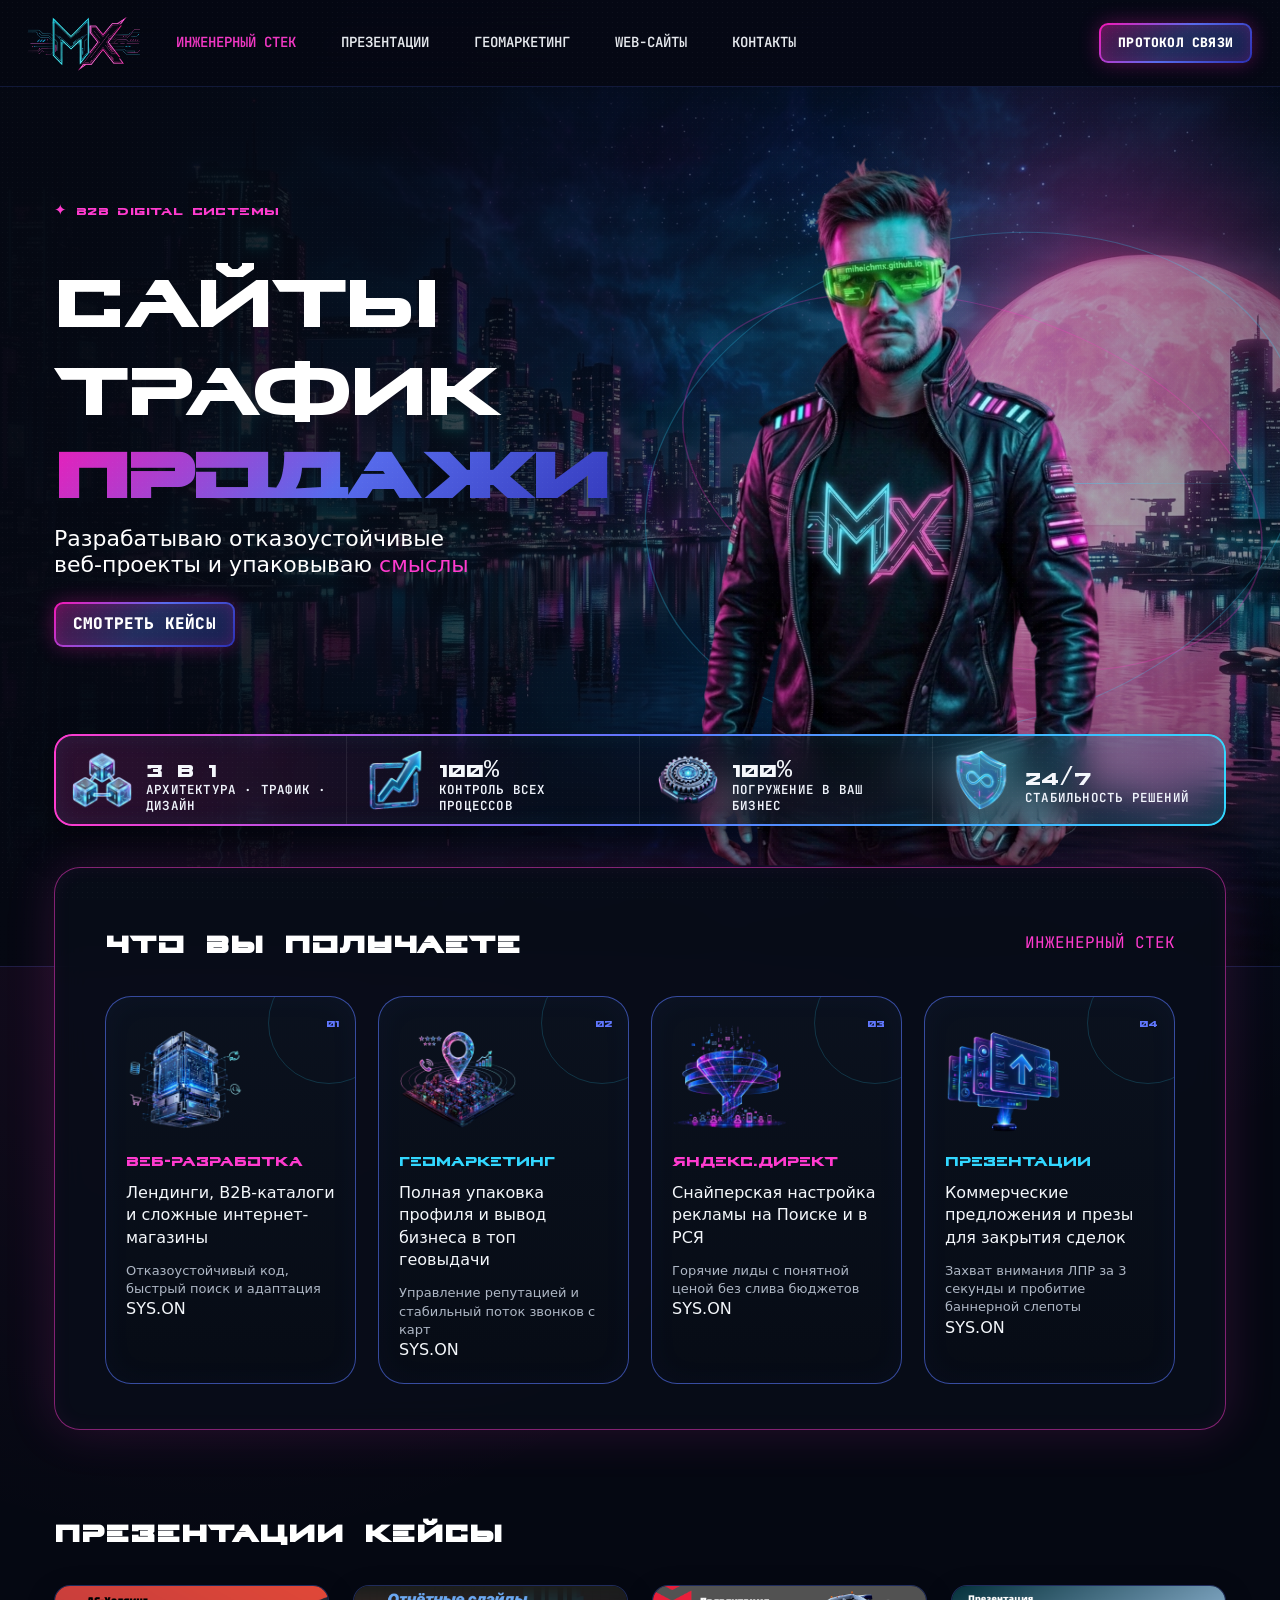
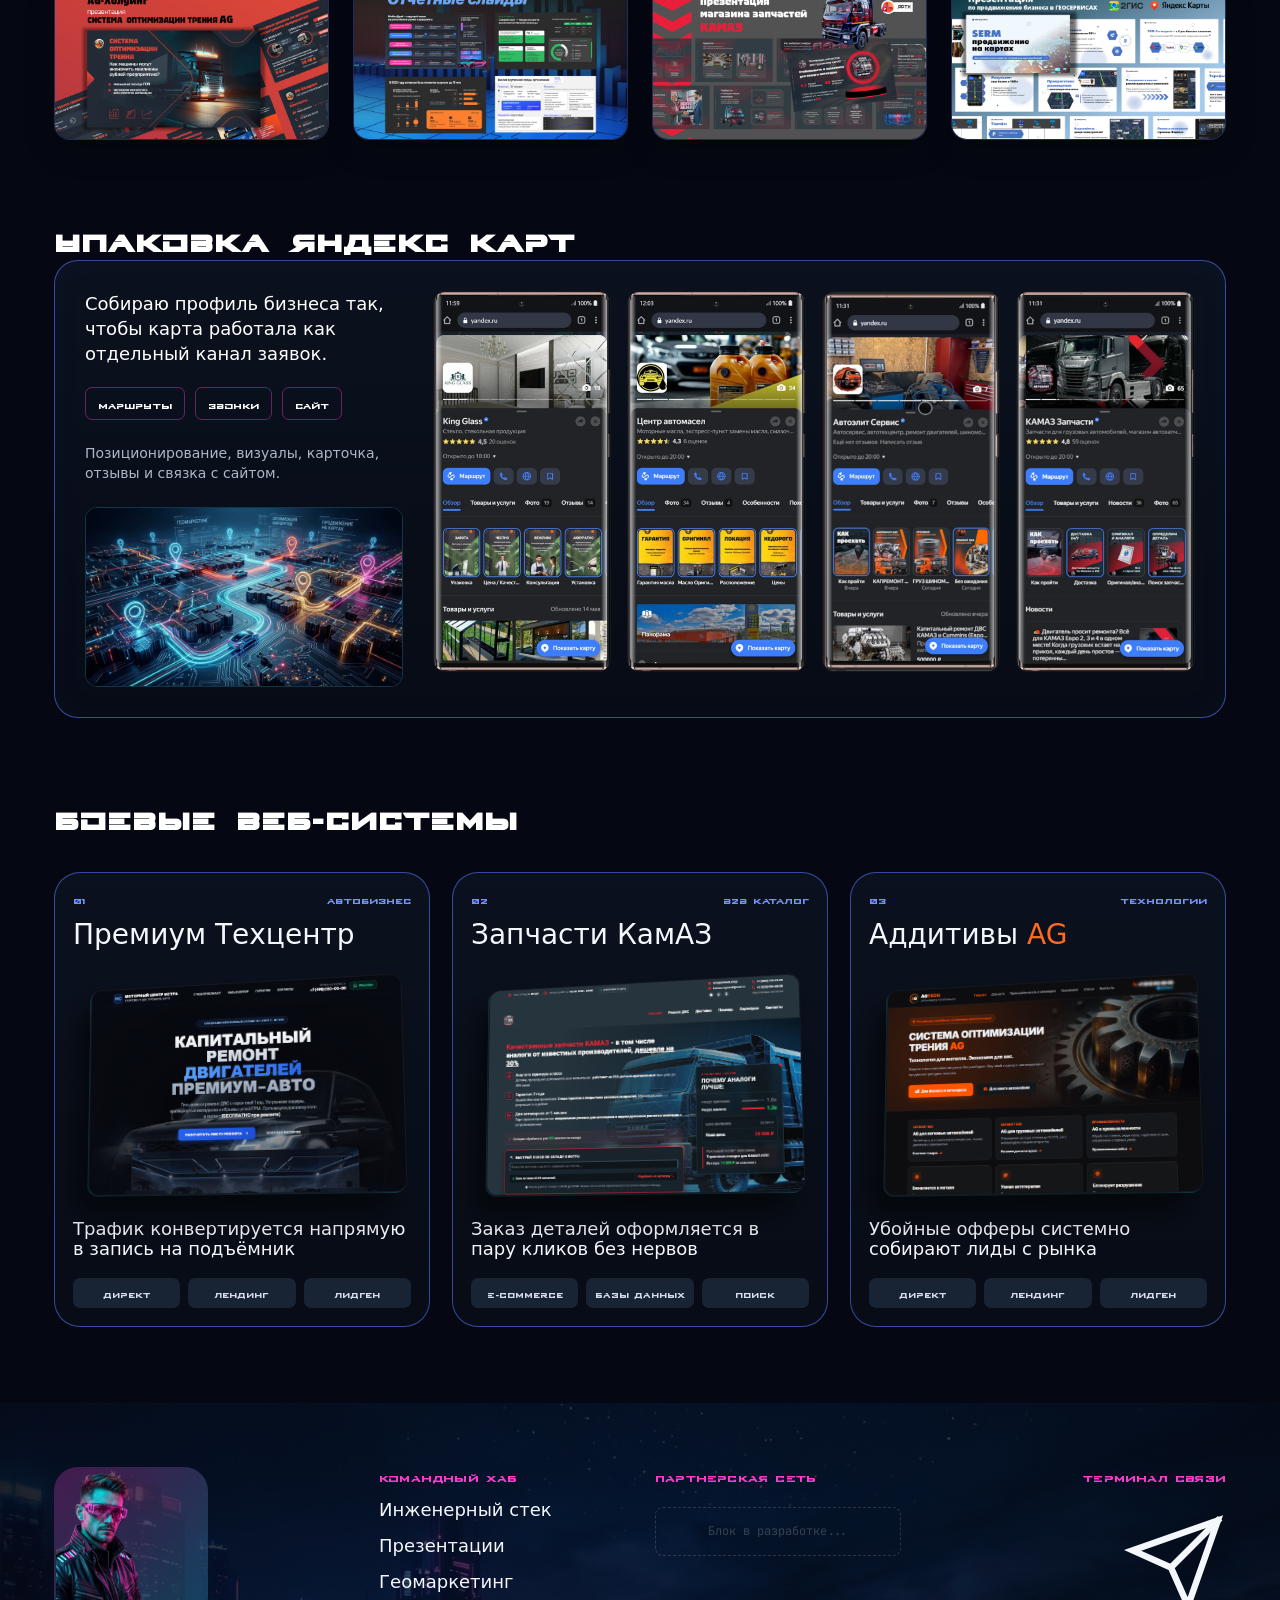
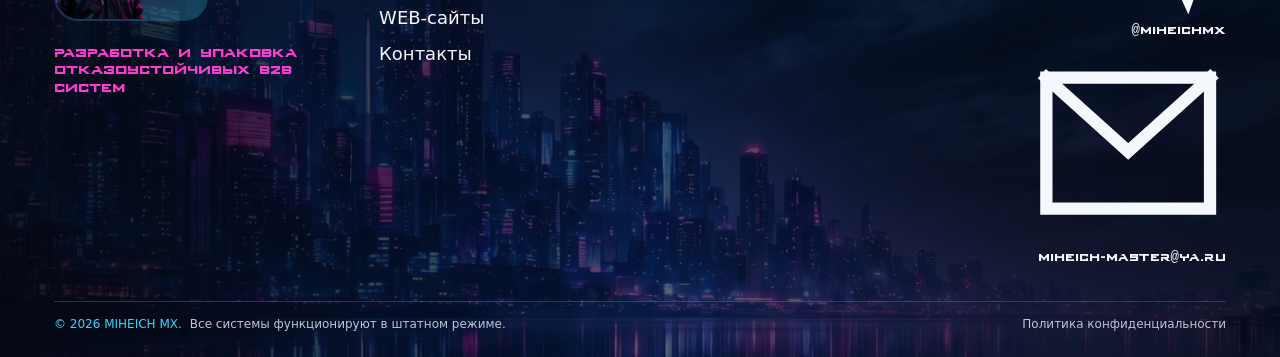
==== index.html @ ec5ce3d2 "Update index.html" ====
<!doctype html>
<html lang="ru">
<head>
  <meta charset="utf-8">
  <meta name="viewport" content="width=device-width, initial-scale=1">
  <meta name="theme-color" content="#070a12">
  <meta name="description" content="MIHEICH MX — сайты, трафик, продажи, инженерный стек и B2B digital-системы.">
  <title>MIHEICH MX — B2B DIGITAL СИСТЕМЫ</title>
  <link rel="icon" href="assets/favicon/favicon.svg">
  <link rel="stylesheet" href="styles.css">
</head>
<body id="top">
  <header class="topbar">
    <a class="logo-link" href="#top" aria-label="MIHEICH MX">
      <img src="assets/logo/logo_mx.png" alt="MIHEICH MX">
    </a>

    <button class="nav-toggle" aria-expanded="false" aria-controls="site-nav" aria-label="Открыть меню">
      <span></span><span></span><span></span>
    </button>

    <nav class="site-nav" id="site-nav">
      <a href="#services">ИНЖЕНЕРНЫЙ СТЕК</a>
      <a href="#presentations">ПРЕЗЕНТАЦИИ</a>
      <a href="#geo">ГЕОМАРКЕТИНГ</a>
      <a href="#web">WEB-САЙТЫ</a>
      <a href="#contact">КОНТАКТЫ</a>
    </nav>

    <a class="nav-cta" href="https://t.me/MiheichMX?text=Привет!%20Хочу%20обсудить%20запуск%20веб-системы" target="_blank" rel="noopener noreferrer">ПРОТОКОЛ СВЯЗИ</a>
  </header>

  <main>
    <section class="hero section-shell">
      <div class="hero-bg"></div>
      <div class="hero-vignette"></div>
      <div class="hero-content">
        <div class="eyebrow">✦ B2B DIGITAL СИСТЕМЫ</div>
        <h1><span>САЙТЫ</span><span>ТРАФИК</span><strong>ПРОДАЖИ</strong></h1>
        <p class="hero-lead">Разрабатываю отказоустойчивые<br>веб-проекты и упаковываю <em>смыслы</em></p>
        <a class="ghost-btn hero-btn" href="#presentations">Смотреть кейсы</a>
      </div>
      <div class="hero-orbit">
        <div class="hero-ring ring-a"></div>
        <div class="hero-ring ring-b"></div>
        <div class="hero-scanline"></div>
      </div>
<!-- НОВЫЙ БЛОК АВАТАРА -->
      <div class="hero-avatar">
        <img src="assets/avatar/social_media_avatar.webp" alt="MIHEICH">
      </div>
      <div class="metrics">
        <article class="metric">
          <img src="assets/icons/header_plate_3_in_1.png" alt="">
          <div><b>3 в 1</b><span>Архитектура · Трафик · Дизайн</span></div>
        </article>
        <article class="metric">
          <img src="assets/icons/header_plate_100_percent_1.png" alt="">
          <div><b>100%</b><span>КОНТРОЛЬ ВСЕХ ПРОЦЕССОВ</span></div>
        </article>
        <article class="metric">
          <img src="assets/icons/header_plate_100_percent_2.png" alt="">
          <div><b>100%</b><span>Погружение в ваш бизнес</span></div>
        </article>
        <article class="metric">
          <img src="assets/icons/header_plate_24_7.png" alt="">
          <div><b>24/7</b><span>СТАБИЛЬНОСТЬ РЕШЕНИЙ</span></div>
        </article>
      </div>
    </section>

    <section class="stack section-shell" id="services">
      <div class="stack-plate">
        <div class="section-title-row">
          <h2 class="title-terminator">ЧТО ВЫ ПОЛУЧАЕТЕ</h2>
          <div class="kicker-pink">Инженерный стек</div>
        </div>

        <div class="stack-grid">
          <article class="stack-card">
            <div class="card-icon"><img src="assets/icons/engineering_stack_web.png" alt=""></div>
            <div class="card-index">01</div>
            <h3>ВЕБ-РАЗРАБОТКА</h3>
            <p class="card-main">Лендинги, B2B-каталоги<br>и сложные интернет-магазины</p>
            <p class="card-sub">Отказоустойчивый код, быстрый поиск и адаптация</p>
            <!-- Кибер-украшалка -->
            <div class="cyber-decor"><div class="decor-bar"></div><span class="decor-hash">SYS.ON</span></div>
          </article>

          <article class="stack-card">
            <div class="card-icon"><img src="assets/icons/engineering_stack_geo.png" alt=""></div>
            <div class="card-index">02</div>
            <h3 class="cyan">ГЕОМАРКЕТИНГ</h3>
            <p class="card-main">Полная упаковка профиля и вывод бизнеса в топ геовыдачи</p>
            <p class="card-sub">Управление репутацией и стабильный поток звонков с карт</p>
            <div class="cyber-decor"><div class="decor-bar"></div><span class="decor-hash">SYS.ON</span></div>
          </article>

          <article class="stack-card">
            <div class="card-icon"><img src="assets/icons/engineering_stack_direct.png" alt=""></div>
            <div class="card-index">03</div>
            <h3>ЯНДЕКС.ДИРЕКТ</h3>
            <p class="card-main">Снайперская настройка рекламы на Поиске и в РСЯ</p>
            <p class="card-sub">Горячие лиды с понятной ценой без слива бюджетов</p>
            <div class="cyber-decor"><div class="decor-bar"></div><span class="decor-hash">SYS.ON</span></div>
          </article>

          <article class="stack-card">
            <div class="card-icon"><img src="assets/icons/engineering_stack_presentations.png" alt=""></div>
            <div class="card-index">04</div>
            <h3 class="cyan">ПРЕЗЕНТАЦИИ</h3>
            <p class="card-main">Коммерческие предложения и презы для закрытия сделок</p>
            <p class="card-sub">Захват внимания ЛПР за 3 секунды и пробитие баннерной слепоты</p>
            <div class="cyber-decor"><div class="decor-bar"></div><span class="decor-hash">SYS.ON</span></div>
          </article>
        </div>
      </div>
    </section>

    <!-- ОБЩИЙ КОНТЕЙНЕР ДЛЯ ДВУХ КОЛОНОК -->
    <!-- ПРЕЗЕНТАЦИИ (Без лишних оберток) -->
    <section class="cases section-shell" id="presentations">
      <div class="section-title-row">
        <div>
          <h2 class="title-terminator">ПРЕЗЕНТАЦИИ <span>КЕЙСЫ</span></h2>
        </div>
      </div>

      <div class="cases-grid">
        <figure><img src="assets/cases/case_1_presentation.png" alt="Кейс 1"></figure>
        <figure><img src="assets/cases/case_2_presentation.png" alt="Кейс 2"></figure>
        <figure><img src="assets/cases/case_3_presentation.png" alt="Кейс 3"></figure>
        <figure><img src="assets/cases/case_4_presentation.png" alt="Кейс 4"></figure>
      </div>
    </section>

      <!-- ГЕОМАРКЕТИНГ (Теперь на всю ширину) -->
    <section class="geo-showcase section-shell" id="geo">
      <div class="section-title-row">
        <div>
          <h2 class="title-terminator">УПАКОВКА <span>ЯНДЕКС КАРТ</span></h2>
        </div>
      </div>

      <div class="geo-layout">
        <!-- Левый блок: Текст (прижат к верху) и Картинка (прижата к низу) -->
        <div class="geo-copy">
          <div class="geo-text-content">
            <p class="lead-text">Собираю профиль бизнеса так, чтобы карта работала как отдельный канал заявок.</p>
            <div class="geo-badges">
              <span>МАРШРУТЫ</span><span>ЗВОНКИ</span><span>САЙТ</span>
            </div>
            <p class="muted-text">Позиционирование, визуалы, карточка, отзывы и связка с сайтом.</p>
          </div>
          <div class="geo-cyber-img">
            <img src="assets/maps/geo_cyber_map.webp" alt="Кибер-карта Яндекс">
          </div>
        </div>

        <!-- Правый блок: 4 скриншота в ряд -->
        <div class="maps-grid">
          <img src="assets/maps/yandex_maps_1.png" alt="Яндекс Карты 1">
          <img src="assets/maps/yandex_maps_2.png" alt="Яндекс Карты 2">
          <img src="assets/maps/yandex_maps_3.png" alt="Яндекс Карты 3">
          <img src="assets/maps/yandex_maps_4.png" alt="Яндекс Карты 4">
        </div>
      </div>
    </section>
    

<section class="systems section-shell" id="web">
      <div class="section-title-row">
        <div>
          <h2 class="title-terminator">БОЕВЫЕ <span>ВЕБ-СИСТЕМЫ</span></h2>
        </div>
      </div>

      <div class="system-grid">
        <article class="system-card">
          <div class="system-top"><span>01</span><span>Автобизнес</span></div>
          <h3>Премиум Техцентр</h3>
          <div class="perspective-img">
            <img src="assets/systems/web_system_premauto.png" alt="Премиум Техцентр">
          </div>
          <p>Трафик конвертируется напрямую в запись на подъёмник</p>
          <div class="chips"><span>Директ</span><span>Лендинг</span><span>Лидген</span></div>
        </article>

        <article class="system-card">
          <div class="system-top"><span>02</span><span>B2B Каталог</span></div>
          <h3>Запчасти КамАЗ</h3>
          <div class="perspective-img">
            <img src="assets/systems/web_system_avtoelit.png" alt="Каталог запчастей КамАЗ">
          </div>
          <p>Заказ деталей оформляется в пару кликов без нервов</p>
          <div class="chips"><span>E-commerce</span><span>Базы данных</span><span>Поиск</span></div>
        </article>

        <article class="system-card">
          <div class="system-top"><span>03</span><span>Технологии</span></div>
          <h3>Аддитивы <em>AG</em></h3>
          <div class="perspective-img">
            <img src="assets/systems/web_system_ag.png" alt="Аддитивы AG">
          </div>
          <p>Убойные офферы системно собирают лиды с рынка</p>
          <div class="chips"><span>Директ</span><span>Лендинг</span><span>Лидген</span></div>
        </article>
      </div>
    </section>

    <section class="contact section-shell" id="contact">
      <div class="contact-bg"></div>
      <div class="contact-grid">
        
        <!-- Колонка 1: Бренд и Аватар -->
        <div class="contact-brand">
          <div class="avatar-gradient-frame">
            <img class="footer-avatar" src="assets/avatar/social_media_avatar_footer.webp" alt="MIHEICH">
          </div>
          <div class="footer-tagline">Разработка и упаковка<br>отказоустойчивых b2b систем</div>
        </div>

        <!-- Колонка 2: Командный хаб -->
        <div>
          <div class="kicker">КОМАНДНЫЙ ХАБ</div>
          <nav class="footer-nav">
  <a href="#services">Инженерный стек</a>
  <a href="#presentations">Презентации</a>
  <a href="#geo">Геомаркетинг</a>
  <a href="#web">WEB-сайты</a>
  <a href="#contact">Контакты</a>
</nav>
        </div>

        <!-- Колонка 3: Пустота под партнерские ссылки -->
        <div class="partner-space">
          <div class="kicker">ПАРТНЕРСКАЯ СЕТЬ</div>
          <div class="empty-slot">Блок в разработке...</div>
        </div>

        <!-- Колонка 4: Терминал связи -->
        <div>
          <div class="kicker">ТЕРМИНАЛ СВЯЗИ</div>
          <div class="contact-links cyber-contacts" style="margin-top: 15px;">
            <a href="https://t.me/MiheichMX" target="_blank" rel="noopener noreferrer">
              <span class="cyber-icon tg-icon">
                <svg viewBox="0 0 24 24" fill="none" stroke="currentColor" stroke-width="1.5" stroke-linecap="square" stroke-linejoin="miter"><line x1="22" y1="2" x2="11" y2="13"></line><polygon points="22 2 15 22 11 13 2 9 22 2"></polygon></svg>
              </span>
              @MiheichMX
            </a>
       
            <a href="mailto:miheich-master@ya.ru">
              <span class="cyber-icon mail-icon">
                <svg viewBox="0 0 24 24" fill="none" stroke="currentColor" stroke-width="1.5" stroke-linecap="square" stroke-linejoin="miter"><path d="M2 4h20v16H2z"></path><polyline points="22,4 12,13 2,4"></polyline></svg>
              </span>
              miheich-master@ya.ru
            </a>
          </div>
        </div>
      </div>

      <div class="footer-bottom">
        <span>© 2026 MIHEICH MX.</span> Все системы функционируют в штатном режиме.
        <a href="#">Политика конфиденциальности</a>
      </div>
    </section>
  </main>

  <script src="script.js"></script>
</body>
</html>
---- styles.css ----
@import url('https://fonts.googleapis.com/css2?family=JetBrains+Mono:wght@500;600;700;800&display=swap');

@font-face{
font-family:"Terminator";
src:url("assets/fonts/Terminator Gen .woff2") format("woff2");
font-display:swap;
}

:root{
--bg:#050812;
--panel:#09101b;
--panel-2:#0c1422;
--text:#f4f7fb;
--muted:#aeb7c5;
--cyan:#32d7ff;
--pink:#ff3bcf;
--blue:#5d77ff;
--line:rgba(89,119,255,.3);
--line-strong:rgba(89,119,255,.58);
--max:1480px;
--radius:26px;
--gap:22px;
}

*{box-sizing:border-box}
html{scroll-behavior:smooth}

body{
margin:0;
background:
radial-gradient(circle at 75% 8%, rgba(57,103,255,.12), transparent 26%),
radial-gradient(circle at 16% 24%, rgba(255,59,207,.07), transparent 24%),
var(--bg);
color:var(--text);
font-family:Inter,system-ui,-apple-system,BlinkMacSystemFont,"Segoe UI",Arial,sans-serif;
line-height:1.4;
}

body::before{
content:"";
position:fixed; inset:0; pointer-events:none; z-index:100;
opacity:.045;
background-image:radial-gradient(rgba(255,255,255,.8) .7px,transparent .7px);
background-size:5px 5px;
}

a{color:inherit;text-decoration:none}
img{max-width:100%;display:block}
.section-shell{max-width:var(--max);margin:0 auto;position:relative}

/* --- ШАПКА --- */
.topbar{
position:sticky;top:0;z-index:80;
display:flex;align-items:center;justify-content:space-between;
min-height:76px;padding:8px 28px;
background:rgba(5,8,18,.84);
backdrop-filter:blur(18px);
border-bottom:1px solid rgba(86,116,255,.16);
max-width:var(--max);
margin:0 auto;
}

.logo-link img{width:112px;height:auto}

.site-nav{
display:flex;align-items:center;gap:45px; /* Увеличенный отступ */
font-family:"JetBrains Mono NL","JetBrains Mono",monospace;
font-weight:600;
font-size:14px; /* Увеличенный шрифт */
text-transform:uppercase;
}
.site-nav a{opacity:.94;transition:.2s ease}
.site-nav a:hover{color:var(--cyan)}
.site-nav a:first-child {color: #ff3bcf;}
.site-nav a:first-child:hover {color: var(--cyan);}

@media (min-width:821px){
.site-nav{
margin-left:36px;
}
}

.nav-cta,.ghost-btn{
display:inline-flex;align-items:center;justify-content:center;
position:relative;
border:2px solid transparent;
background-image:
linear-gradient(135deg, rgba(9,16,27,0.68), rgba(15,25,42,0.72)),
linear-gradient(135deg, #F717B5, #576BEC, #2D30B3);
background-origin:padding-box, border-box;
background-clip:padding-box, border-box;
border-radius:9px;
padding:9px 17px;
box-shadow:0 0 20px rgba(247,23,181,0.32), inset 0 0 14px rgba(247,23,181,0.18);
font-family:"JetBrains Mono NL","JetBrains Mono",monospace;
font-weight:800;
font-size:13px;
letter-spacing:.2px;
text-transform:uppercase;
color:#ffffff;
transition:all .25s ease;
}
.nav-cta{margin-left:auto}
.nav-cta:hover,.ghost-btn:hover{
background-image:
linear-gradient(135deg, rgba(15,25,42,0.52), rgba(9,16,27,0.58)),
linear-gradient(135deg, #FF3BCF, #32D7FF, #576BEC);
box-shadow:0 0 32px rgba(247,23,181,0.55), inset 0 0 18px rgba(50,215,255,0.35);
transform:translateY(-1px);
}

.nav-toggle{display:none;margin-left:auto;border:0;background:transparent;padding:8px}
.nav-toggle span{display:block;width:28px;height:2px;background:#fff;margin:5px 0}

/* --- ГЛАВНЫЙ ЭКРАН --- */
.hero {
min-height: 880px;
overflow: hidden;
border-bottom: 1px solid rgba(93,119,255,.18);
}
.hero-bg{
position:absolute;inset:0;
background:
linear-gradient(90deg,rgba(5,8,18,.98) 8%,rgba(5,8,18,.78) 35%,rgba(5,8,18,.25) 75%,rgba(5,8,18,.48) 100%),
url("assets/bg/header_background.webp") center/cover no-repeat;
}
.hero-vignette{
position:absolute;inset:0;
background:
radial-gradient(circle at 70% 35%,rgba(48,215,255,.11),transparent 25%),
radial-gradient(circle at 84% 17%,rgba(255,59,207,.14),transparent 20%);
}
.hero-content{
position:relative;z-index:3;
max-width:740px;
padding: 110px 54px 240px; /* Компенсация высоты под плашку */
}
.eyebrow{
color:var(--pink);font-family:"Terminator","Courier New",monospace;
letter-spacing:.4px;font-size:15px;margin-bottom:16px;text-transform:uppercase;
}
.hero h1{
margin:0 0 28px;
font-family:"Terminator","Courier New",monospace;
font-size:clamp(58px,7.8vw,104px);
font-weight:400;line-height:.88;letter-spacing:-2px;
}
.hero h1 span,.hero h1 strong{display:block}
.hero h1 span{color:#ffffff}
.hero h1 strong{
background:linear-gradient(135deg, #F717B5 0%, #576BEC 50%, #2D30B3 100%);
-webkit-background-clip:text; -webkit-text-fill-color:transparent;
background-clip:text; color:transparent;
}
.hero-lead{font-size:22px;line-height:1.18;margin:0 0 25px;color:#fff}
.hero-lead em{color:var(--pink);font-style:normal}
.hero-btn{font-size:16px}
.hero-orbit{position:absolute;right:1%;top:12%;width:46%;height:66%;pointer-events:none;z-index:2}
.hero-ring{
position:absolute;inset:8%;border:1px solid rgba(52,215,255,.26);border-radius:50%;
transform:rotate(-15deg) scaleX(1.35);box-shadow:0 0 50px rgba(52,215,255,.06);
}
.ring-b{inset:20%;border-color:rgba(255,59,207,.25);transform:rotate(18deg) scaleX(1.7)}
.hero-scanline{
position:absolute;left:12%;right:2%;top:50%;height:1px;
background:linear-gradient(90deg,transparent,rgba(52,215,255,.55),transparent);
}

/* Аватар на главном экране */
.hero-avatar {
position: absolute;
right: 0;
bottom: 100px; /* Нахлест на плашку стека */
width: 65%;
max-width: 720px;
z-index: 2;
pointer-events: none;
}

/* Плашка с метриками */
.metrics{
position:absolute;left:54px;right:54px;bottom:140px;z-index:4;
display:grid;grid-template-columns:repeat(4,1fr);
border-radius:18px;
background:linear-gradient(90deg,rgba(255,59,207,.16) 0%,rgba(9,16,27,.38) 42%,rgba(9,16,27,.38) 58%,rgba(50,215,255,.16) 100%);
backdrop-filter:blur(16px); -webkit-backdrop-filter:blur(16px);
box-shadow:0 15px 40px rgba(0,0,0,.35), inset 0 0 25px rgba(50,215,255,.08);
}
.metrics::before{
content:"";position:absolute;inset:0;border-radius:inherit;padding:2px;
background:linear-gradient(90deg,#FF3BCF 0%,#5D77FF 50%,#32D7FF 100%);
-webkit-mask:linear-gradient(#fff 0 0) content-box,linear-gradient(#fff 0 0); -webkit-mask-composite:xor;
mask:linear-gradient(#fff 0 0) content-box,linear-gradient(#fff 0 0); mask-composite:exclude;
pointer-events:none;
}
.metric{
display:flex;align-items:center;gap:14px;padding:12px 18px;min-height:92px;
border-right:1px solid rgba(255,255,255,.08);
}
.metric:last-child{border-right:0}
.metric img{width:60px;height:60px;object-fit:contain;flex-shrink:0}
.metric b{display:block;font-family:"Terminator","Courier New",monospace;font-size:25px;font-weight:400}
.metric span{
display:block;font-family:"JetBrains Mono NL","JetBrains Mono",monospace;
font-size:12.5px;font-weight:600;line-height:1.28;letter-spacing:.2px;
color:#f0f4fc;text-transform:uppercase;
}

/* --- ИНЖЕНЕРНЫЙ СТЕК --- */
.stack {
padding: 0;
position: relative;
z-index: 10;
margin-top: -100px; 
}
.stack-plate {
margin: 0 54px;
padding: 45px 50px;
background: rgba(9, 14, 25, 0.85);
backdrop-filter: blur(16px); -webkit-backdrop-filter: blur(16px);
border: 1px solid rgba(255, 59, 207, 0.5);
border-radius: var(--radius);
box-shadow: 0 0 50px rgba(255, 59, 207, 0.15), inset 0 0 20px rgba(255, 59, 207, 0.05);
}
.stack-plate .section-title-row {
display: flex;justify-content: space-between;align-items: flex-end;margin-bottom: 35px;
}
.title-terminator {
font-family: "Terminator", "Courier New", monospace;
font-size: 34px;color: #ffffff;margin: 0;letter-spacing: 1px;text-transform: uppercase;
}
.kicker-pink {
font-family: "JetBrains Mono NL", "JetBrains Mono", monospace;
font-size: 16px;color: var(--pink);text-transform: uppercase;margin-bottom: 6px;
}
.stack-grid{display:grid;grid-template-columns:repeat(4,1fr);gap:var(--gap)}
.stack-card{
position:relative;min-height:370px;padding:20px 20px 22px;
background:linear-gradient(180deg,rgba(11,18,31,.96),rgba(7,12,22,.96));
border:1px solid var(--line-strong);border-radius:var(--radius);
overflow:hidden;box-shadow:inset 0 0 32px rgba(66,98,255,.04);
}
.stack-card::after{
content:"";position:absolute;right:-35px;top:-35px;width:120px;height:120px;
border:1px solid rgba(52,215,255,.18);border-radius:50%;
}
.card-icon{height:128px;display:flex;align-items:center;justify-content:flex-start}
.card-icon img{width:118px;height:118px;object-fit:contain}
.card-index{position:absolute;right:16px;top:16px;color:#6178ff;font-family:"Terminator","Courier New",monospace;font-size:12px}
.stack-card h3{margin:0 0 12px;font-family:"Terminator","Courier New",monospace;font-weight:400;font-size:18px;color:var(--pink)}
.stack-card h3.cyan{color:var(--cyan)}
.card-main{font-size:16px;margin:0 0 13px}
.card-sub{font-size:13px;color:var(--muted);margin:0;max-width:33ch}
.card-link{position:absolute;left:20px;bottom:18px;color:#dce8ff;font-family:"Terminator","Courier New",monospace;font-size:12px}

/* --- КЕЙСЫ И ЯНДЕКС КАРТЫ (РАЗДЕЛЕННЫЙ МАКЕТ) --- */
.split-layout {
display: grid;
grid-template-columns: 1fr 1fr;
gap: 40px;
padding: 72px 54px 0;
align-items: start;
}
.split-layout .cases, .split-layout .geo-showcase {padding: 0;}

.cases-grid{display:grid;grid-template-columns:repeat(2,1fr);gap:18px;margin-top: 35px;}
.cases-grid figure{margin:0;border-radius:20px;overflow:hidden;border:1px solid var(--line);background:#070c16;box-shadow:0 10px 30px rgba(0,0,0,.23)}
.cases-grid img{width:100%;aspect-ratio:16/9;object-fit:cover}

/* --- КИБЕР-ПРОЕКЦИЯ ДЛЯ ЯНДЕКС.КАРТ --- */
.split-layout .geo-cards-grid {
position: relative;
display: block;
min-height: 420px;
margin-top: 35px;
}
.split-layout .geo-card {
position: absolute;
top: 0; left: 0; width: 100%;
opacity: 0;
animation: hologram-project 16s infinite;
padding: 20px; gap: 20px; border-radius: 20px;
background: linear-gradient(180deg, rgba(11,18,31,.96), rgba(7,12,22,.96));
border: 1px solid var(--line-strong); box-shadow: inset 0 0 20px rgba(50, 215, 255, 0.05);
display: flex; align-items: center;
}
.split-layout .geo-card:nth-child(1) { animation-delay: 0s; }
.split-layout .geo-card:nth-child(2) { animation-delay: 4s; }
.split-layout .geo-card:nth-child(3) { animation-delay: 8s; }
.split-layout .geo-card:nth-child(4) { animation-delay: 12s; }

@keyframes hologram-project {
0% { opacity: 0; transform: translateY(20px) scale(0.95); filter: blur(8px); }
5%, 20% { opacity: 1; transform: translateY(0) scale(1); filter: blur(0); }
25%, 100% { opacity: 0; transform: translateY(-20px) scale(1.05); filter: blur(8px); }
}

.geo-img-wrap {
flex-shrink: 0; width: 140px; height: 140px; background: #060a11;
border-radius: 12px; padding: 10px; border: 1px solid rgba(255,255,255,0.05);
display: flex; align-items: center; justify-content: center;
}
.geo-img-wrap img {max-height: 100%; object-fit: contain;}
.geo-info {flex-grow: 1;}
.geo-info h3 {font-family: "Terminator", "Courier New", monospace; font-size: 16px; color: #ffffff; margin: 0 0 5px 0;}
.stars {color: #ffb800; font-size: 16px; letter-spacing: 2px; margin-bottom: 12px;}

.stats-container {display: flex; flex-direction: column; gap: 8px;}
.stat-row {display: flex; align-items: center; gap: 12px;}
.stat-label {font-family: "JetBrains Mono NL", "JetBrains Mono", monospace; font-size: 11px; color: var(--muted); width: 65px; text-transform: uppercase;}
.stat-track {flex-grow: 1; height: 6px; background: rgba(255, 255, 255, 0.08); border-radius: 3px; overflow: hidden;}
.stat-fill {height: 100%; background: linear-gradient(90deg, var(--pink), var(--cyan)); border-radius: 3px; box-shadow: 0 0 10px rgba(50, 215, 255, 0.4);}

/* --- СИСТЕМЫ --- */
.systems {padding: 72px 54px 0 !important;}
.system-grid{display:grid;grid-template-columns:repeat(3,1fr);gap:var(--gap);margin-top:35px;}
.system-card{
padding:18px;border:1px solid var(--line-strong);border-radius:var(--radius);
background:linear-gradient(180deg,rgba(11,18,31,.97),rgba(7,12,22,.97));
}
.system-top{display:flex;justify-content:space-between;gap:12px;font-family:"Terminator","Courier New",monospace;font-size:11px;color:#7890ff}
.system-card h3{font-size:28px;font-weight:500;margin:8px 0 12px}
.system-card h3 em{color:#ff6a20;font-style:normal}
.perspective-img {perspective: 1000px; margin: 20px 0;}
.perspective-img img {
width:100%;aspect-ratio:3/2;object-fit:cover;object-position:top;
border:1px solid rgba(255,255,255,.06);border-radius:12px;background:#060a11;
transform: rotateY(-12deg) rotateX(8deg) rotateZ(-2deg) scale(0.95);
transition: transform 0.4s ease, box-shadow 0.4s ease;
box-shadow: -15px 20px 30px rgba(0, 0, 0, 0.6), -1px 1px 0px rgba(50, 215, 255, 0.3);
}
.perspective-img:hover img {
transform: rotateY(0) rotateX(0) rotateZ(0) scale(1);
box-shadow: 0 10px 20px rgba(0, 0, 0, 0.4);
}
.system-card p{font-size:18px;line-height:1.12;margin:14px 0 18px}
.chips{display:grid;grid-template-columns:repeat(3,1fr);gap:8px}
.chips span{text-align:center;border-radius:7px;padding:8px 6px;background:#182334;color:#d6dbea;font-family:"Terminator","Courier New",monospace;font-size:10px}

/* --- ФУТЕР --- */
.contact {padding: 64px 54px 92px !important; margin-top:76px; min-height:520px; overflow:hidden;}
.contact-bg{
position:absolute;inset:0;
background:linear-gradient(90deg,rgba(5,8,18,.9),rgba(5,8,18,.58),rgba(5,8,18,.82)),url("assets/bg/footer_background.webp") center/cover no-repeat;
}
.contact-grid{
position:relative;z-index:2;
display:grid;grid-template-columns:1.2fr 1fr 1fr 1.2fr;gap:30px;
}
.contact-brand{display:flex;align-items:flex-start;gap:18px}

/* Обновленный прямоугольный аватар */
.avatar-gradient-frame {
padding: 2px;
background: linear-gradient(135deg, rgba(255, 59, 207, 0.25), rgba(50, 215, 255, 0.25));
border-radius: 20px;
display: inline-flex;
}
.footer-avatar {
width: 110px; height: 110px; border-radius: 18px; object-fit: cover;
}

.footer-tagline{padding-top:12px;font-family:"Terminator","Courier New",monospace;font-size:16px;line-height:1.12;color:var(--pink)}
.kicker{font-family:"Terminator","Courier New",monospace;font-size:13px;color:var(--pink);letter-spacing:.2px;margin-bottom:12px}
.footer-nav{display:flex;flex-direction:column;gap:11px;font-size:18px}
.footer-nav a:hover,.contact-links a:hover{color:var(--cyan)}
.contact-btn{margin-bottom:18px}
.contact-links{display:flex;flex-direction:column;gap:8px;font-family:"Terminator","Courier New",monospace;font-size:14px}

.partner-space {display: flex; flex-direction: column;}
.empty-slot {
font-family: "JetBrains Mono NL", "JetBrains Mono", monospace; font-size: 12px;
color: rgba(255, 255, 255, 0.2); border: 1px dashed rgba(255, 255, 255, 0.15);
border-radius: 8px; padding: 15px; text-align: center; margin-top: 10px;
}

.footer-bottom{
position:absolute;left:54px;right:54px;bottom:24px;z-index:2;
border-top:1px solid rgba(52,215,255,.25);padding-top:14px;
color:#bec6d4;font-size:12px;display:flex;gap:8px;flex-wrap:wrap
}
.footer-bottom span{color:var(--cyan)}
.footer-bottom a{margin-left:auto}

/* --- АДАПТИВНОСТЬ МАКЕТА --- */
@media (max-width:1120px){
.site-nav{gap:16px;font-size:11px}
.stack-grid{grid-template-columns:repeat(2,1fr)}
.system-grid{grid-template-columns:1fr}
.contact-grid{grid-template-columns:repeat(2,1fr)}
}

@media (max-width:820px){
.topbar{padding:8px 16px}
.logo-link img{width:90px}
.nav-toggle{display:block}
.site-nav{
display:none;position:absolute;left:0;right:0;top:100%;
flex-direction:column;align-items:flex-start;gap:14px;
padding:18px;background:rgba(5,8,18,.98);border-bottom:1px solid rgba(93,119,255,.2);
transform:none;
}
.site-nav.open{display:flex}
.hero{min-height:800px}
.hero-content{padding:80px 18px 160px}
.hero h1{font-size:58px}
.hero-lead{font-size:18px}
.hero-orbit{right:-12%;width:68%;height:50%;top:22%}
.hero-avatar {bottom: 40px; width: 85%; right: -10%;}
.metrics{left:14px;right:14px;grid-template-columns:repeat(2,1fr);bottom:60px;}
.metric{min-height:82px;padding:9px;border-right:0;border-bottom:1px solid rgba(255,255,255,.08)}
.metric:nth-child(3),.metric:nth-child(4){border-bottom:0}
.metric img{width:46px;height:46px}
.metric b{font-size:21px}
.metric span{font-size:11px}
.stack {margin-top: -40px;}
.stack-plate {margin: 0 14px; padding: 24px 18px;}
.stack-grid{grid-template-columns:1fr}
.stack-card{min-height:330px}
.title-terminator {font-size: 24px;}
.split-layout {grid-template-columns: 1fr; padding: 56px 14px 0;}
.split-layout .geo-cards-grid {min-height: auto;}
.split-layout .geo-card {position: relative; top: 0; opacity: 1; animation: none; margin-bottom: 16px;}
.systems {padding: 56px 14px 0 !important;}
.perspective-img img {transform: none; box-shadow: none;}
.contact {padding: 48px 16px 105px !important; margin-top:56px;}
.contact-grid{grid-template-columns:1fr}
.footer-avatar{width:96px;height:96px}
.footer-bottom{left:16px;right:16px;font-size:10px}
.footer-bottom a{margin-left:0;width:100%}
}

/* --- ОБНОВЛЕННЫЙ БЛОК ГЕОМАРКЕТИНГА (НА ВСЮ ШИРИНУ) --- */

/* Вытаскиваем блок из старой сетки и задаем правильные отступы */
.geo-showcase {
    padding: 72px 54px 0 !important;
}

/* Общая плашка под весь блок */
.geo-layout {
    display: grid;
    grid-template-columns: 1fr 2.4fr; /* Левая текстовая колонка узкая, правая под телефоны — широкая */
    gap: 30px;
    align-items: stretch;
    background: linear-gradient(180deg, rgba(11,18,31,.96), rgba(7,12,22,.96));
    border: 1px solid var(--line-strong);
    border-radius: 24px;
    padding: 30px;
    box-shadow: inset 0 0 32px rgba(66,98,255,.04);
}

/* Левая колонка */
.geo-copy {
    display: flex;
    flex-direction: column;
    justify-content: space-between; /* Расталкиваем контент: текст вверх, картинка вниз */
    gap: 24px;
}

/* Настраиваем шрифт как в Инженерном стеке (.card-main) */
.lead-text {
    font-size: 18px; /* Чуть крупнее для читаемости, но шрифт тот же системный */
    line-height: 1.4;
    margin: 0 0 20px;
    color: #ffffff;
}

.muted-text {
    font-size: 14px;
    line-height: 1.4;
    color: var(--muted);
    margin: 0;
}

.geo-badges {
    display: flex;
    flex-wrap: wrap;
    gap: 10px;
    margin: 0 0 24px;
}

.geo-badges span {
    border: 1px solid rgba(255, 59, 207, 0.4);
    border-radius: 7px;
    padding: 8px 12px;
    font-family: "Terminator", "Courier New", monospace;
    font-size: 11px;
    color: #ffffff;
}

/* Новая картинка снизу */
.geo-cyber-img {
    margin-top: auto;
    border-radius: 12px;
    overflow: hidden;
    border: 1px solid rgba(52,215,255,.2);
}

.geo-cyber-img img {
    width: 100%;
    height: auto;
    display: block;
}

/* Правая колонка с 4 телефонами */
.maps-grid {
    display: grid;
    grid-template-columns: repeat(4, 1fr);
    gap: 16px;
    padding: 0;
    border: none;
    background: transparent;
}

.maps-grid img {
    width: 100%;
    height: auto;
    object-fit: contain;
    background: #060a11;
    border-radius: 12px;
    border: 1px solid rgba(255,255,255,0.05);
}

/* Адаптив для телефонов и планшетов */
@media (max-width: 1120px) {
    .geo-layout { grid-template-columns: 1fr; }
    .maps-grid { grid-template-columns: repeat(2, 1fr); }
}
@media (max-width: 820px) {
    .geo-showcase { padding: 56px 14px 0 !important; }
    .geo-layout { padding: 20px; border-radius: 16px; }
    .maps-grid { grid-template-columns: 1fr; }
}

/* --- ОБНОВЛЕННЫЙ БЛОК ПРЕЗЕНТАЦИЙ (НА ВСЮ ШИРИНУ) --- */

.cases {
    padding: 72px 54px 0 !important; /* Возвращаем системные отступы */
}

.cases-grid {
    display: grid;
    grid-template-columns: repeat(4, 1fr); /* 4 карточки в один ряд */
    gap: 24px;
    margin-top: 35px;
}

.cases-grid figure {
    margin: 0;
    border-radius: 16px;
    overflow: hidden;
    border: 1px solid var(--line);
    background: #070c16;
    box-shadow: 0 10px 30px rgba(0,0,0,0.23);
    transition: transform 0.3s ease, box-shadow 0.3s ease, border-color 0.3s ease;
    cursor: pointer;
}

.cases-grid figure img {
    width: 100%;
    aspect-ratio: 16/9;
    object-fit: cover;
    display: block;
}

/* Эффект левитации и неонового свечения при наведении */
.cases-grid figure:hover {
    transform: translateY(-8px);
    box-shadow: 0 15px 35px rgba(255, 59, 207, 0.25);
    border-color: rgba(255, 59, 207, 0.6);
}

/* Адаптив для планшетов и мобилок */
@media (max-width: 1120px) {
    .cases-grid {
        grid-template-columns: repeat(2, 1fr); /* На планшетах 2x2 */
    }
}

@media (max-width: 820px) {
    .cases { padding: 56px 14px 0 !important; }
    .cases-grid {
        grid-template-columns: 1fr; /* На мобилках в один столбец */
    }
}

/* --- ПРАВКИ ФУТЕРА: АВАТАР И ТЕРМИНАЛ СВЯЗИ --- */

/* 1. Разворачиваем колонку бренда: текст встает под фото */
.contact-brand {
    display: flex;
    flex-direction: column;
    align-items: flex-start;
    gap: 20px;
}

/* Убираем старый отступ сверху у текста, теперь работает gap */
.footer-tagline {
    padding-top: 0 !important; 
}

/* 2. Увеличиваем аватарку в рамке */
.footer-avatar {
    width: 150px !important; 
    height: 150px !important;
    border-radius: 22px !important;
}
.avatar-gradient-frame {
    border-radius: 24px !important;
}

/* 3. Прижимаем "Терминал связи" к правому краю */
.contact-grid > div:last-child {
    display: flex;
    flex-direction: column;
    align-items: flex-end; /* Выравнивает блоки по правому краю */
    text-align: right;
}

/* Выравниваем сами ссылки (Telegram, Почта) внутри их контейнера */
.contact-grid > div:last-child .contact-links {
    align-items: flex-end; 
}

/* На мобильных возвращаем левое выравнивание, чтобы не ломать верстку на узких экранах */
@media (max-width: 820px) {
    .contact-grid > div:last-child {
        align-items: flex-start;
        text-align: left;
    }
    .contact-grid > div:last-child .contact-links {
        align-items: flex-start;
    }
}
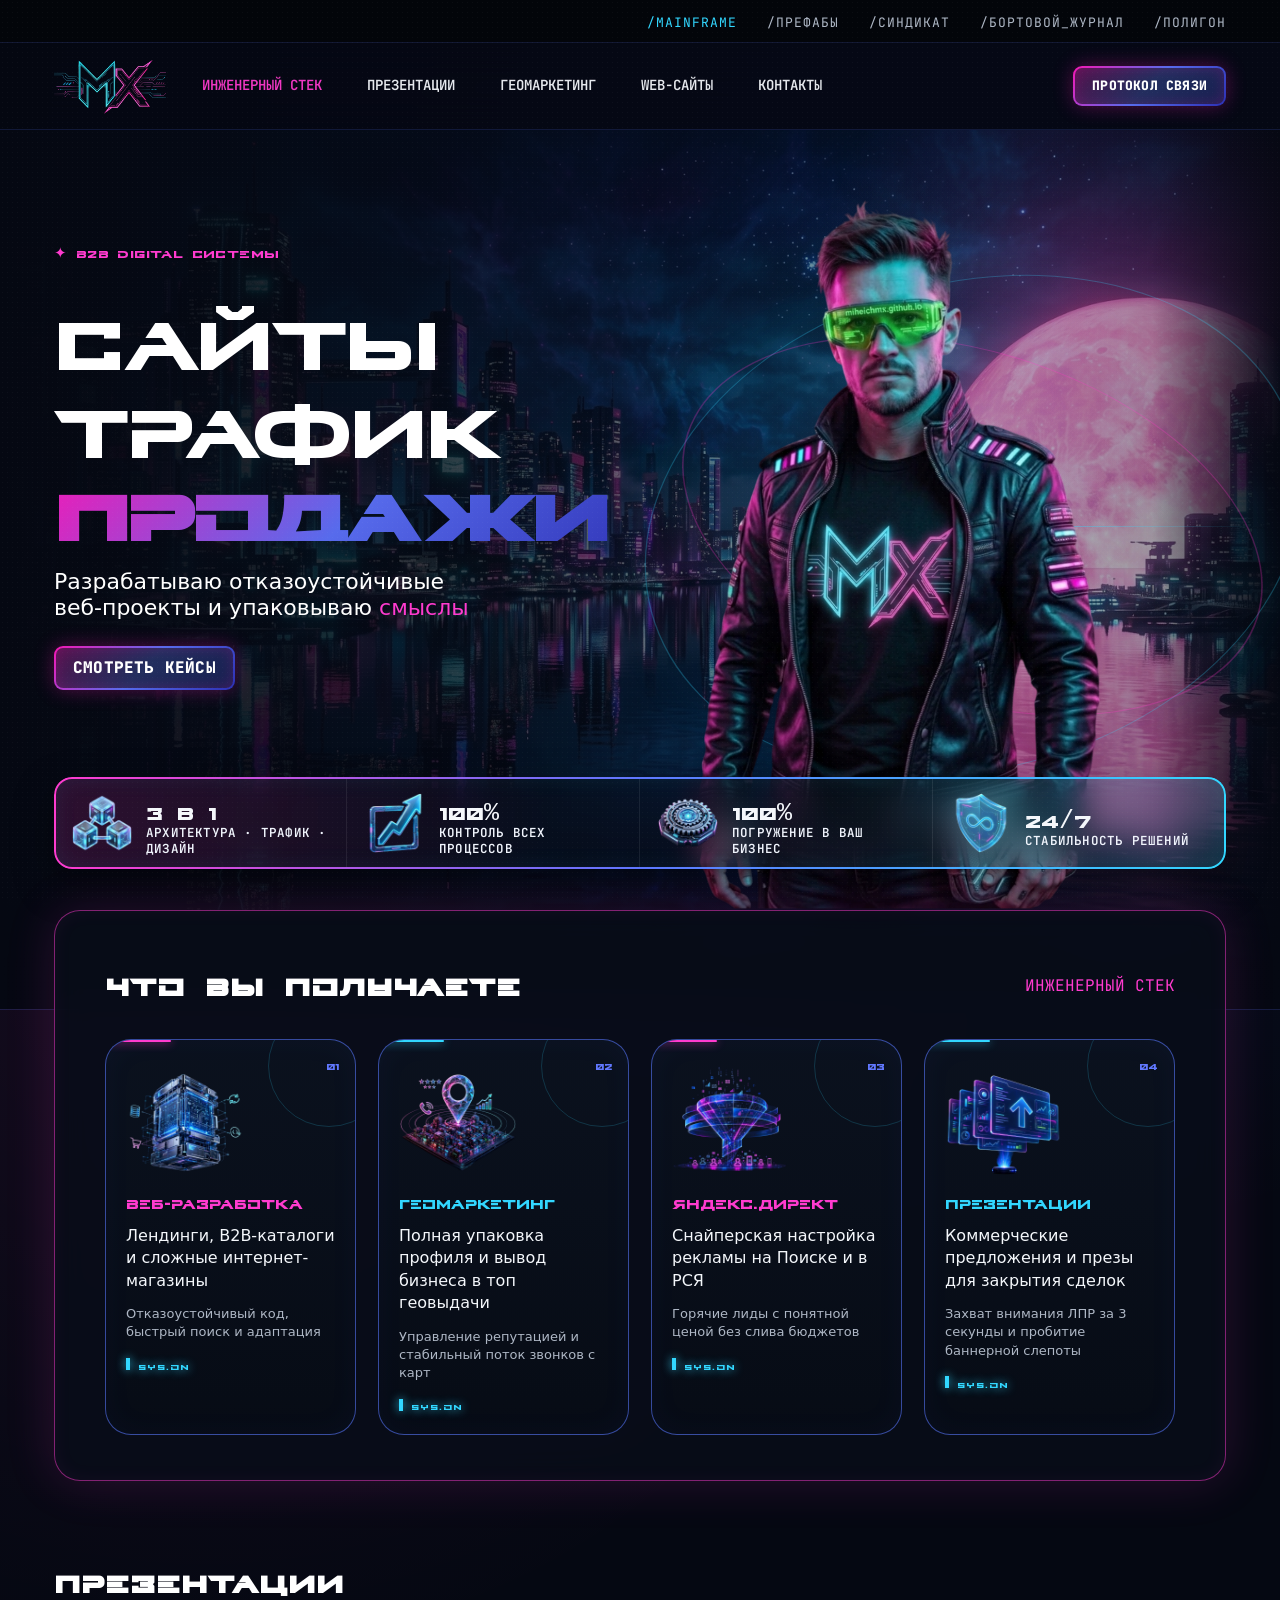
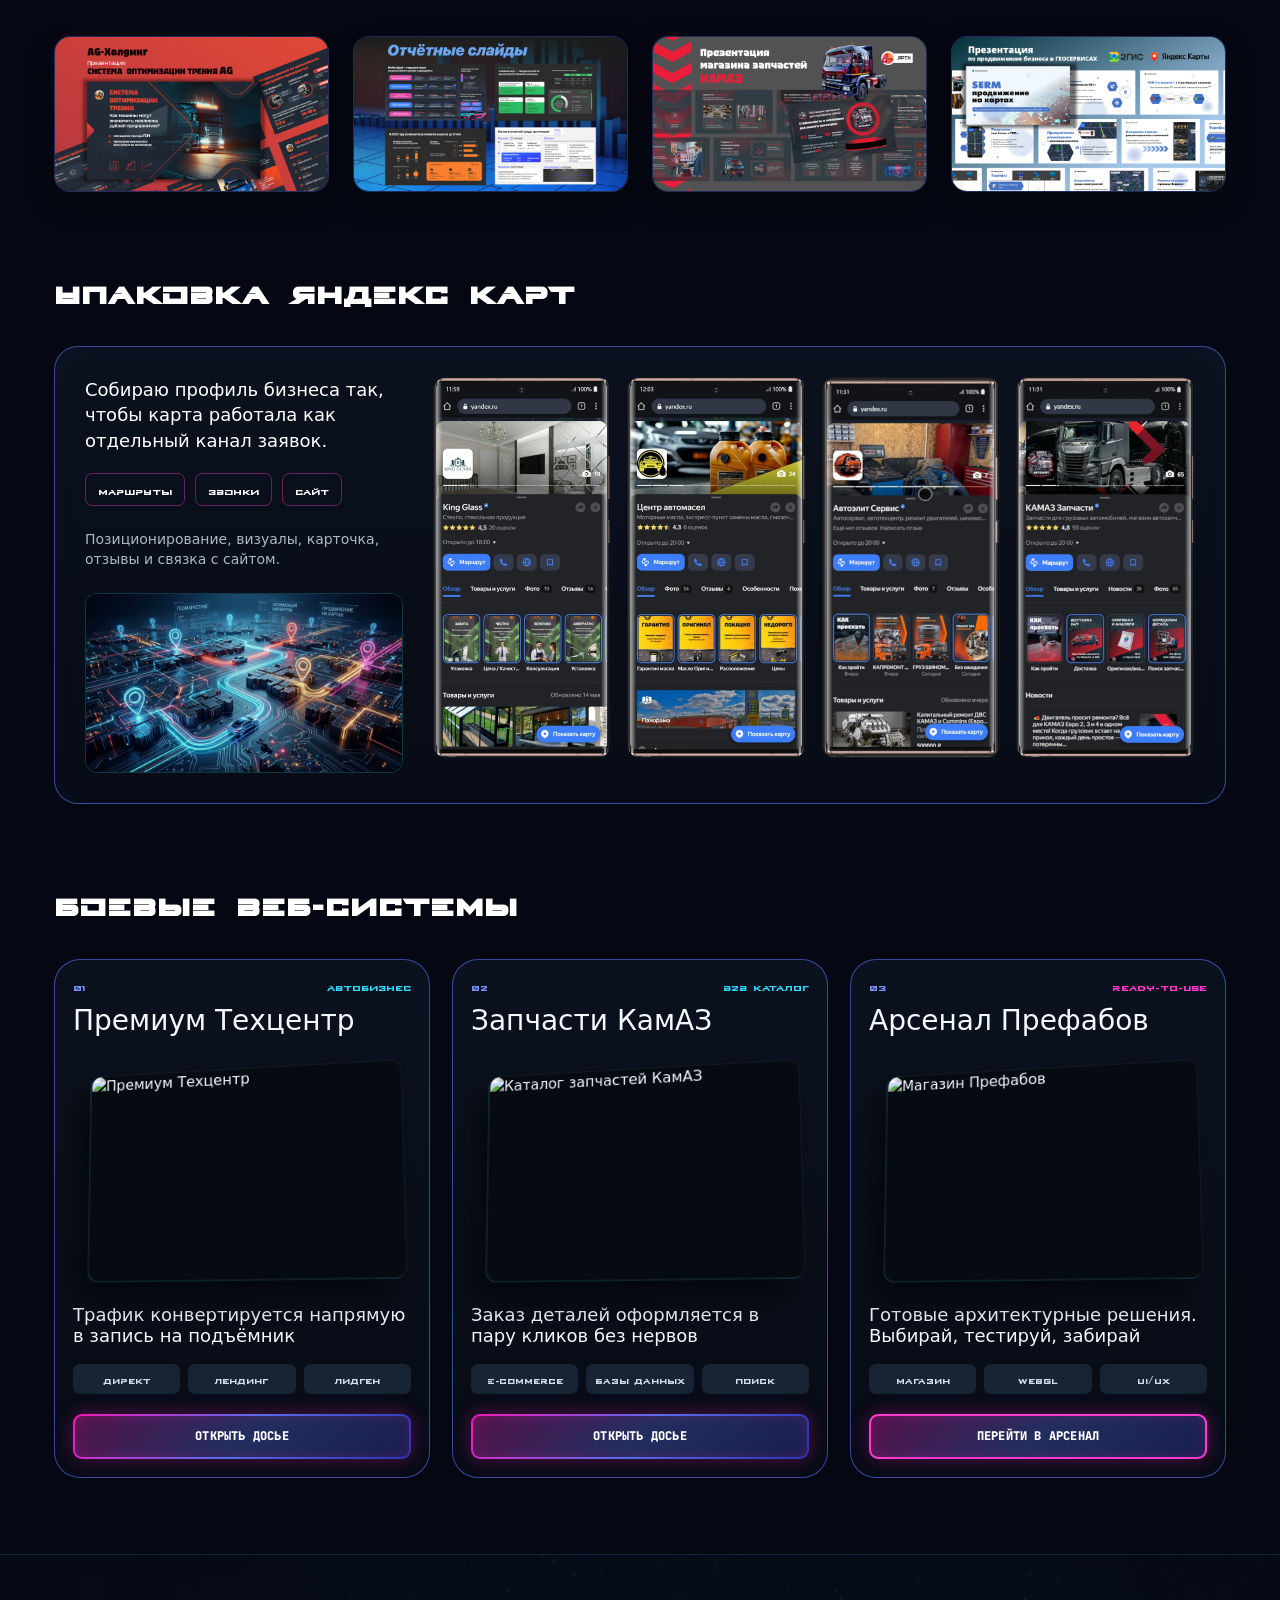
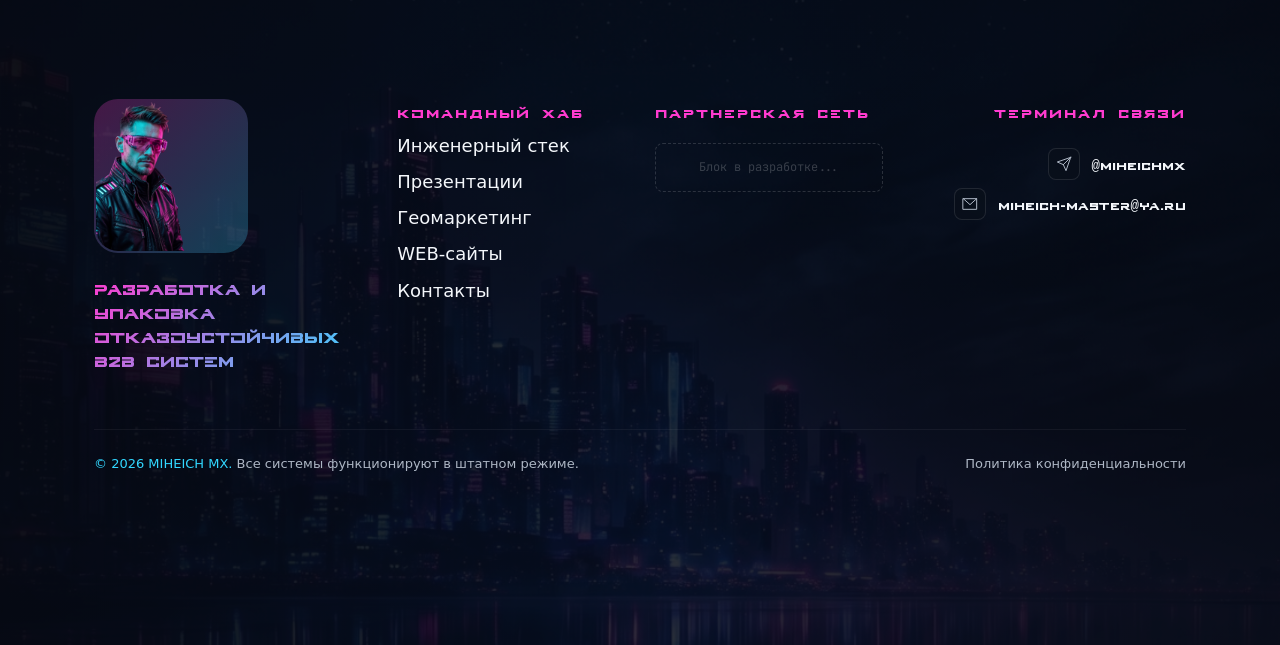
==== commit 57b1f131: "Add files via upload" ====
--- a/index.html
+++ b/index.html
@@ -10,24 +10,42 @@
   <link rel="stylesheet" href="styles.css">
 </head>
 <body id="top">
-  <header class="topbar">
-    <a class="logo-link" href="#top" aria-label="MIHEICH MX">
-      <img src="assets/logo/logo_mx.png" alt="MIHEICH MX">
-    </a>
-
-    <button class="nav-toggle" aria-expanded="false" aria-controls="site-nav" aria-label="Открыть меню">
-      <span></span><span></span><span></span>
-    </button>
-
-    <nav class="site-nav" id="site-nav">
-      <a href="#services">ИНЖЕНЕРНЫЙ СТЕК</a>
-      <a href="#presentations">ПРЕЗЕНТАЦИИ</a>
-      <a href="#geo">ГЕОМАРКЕТИНГ</a>
-      <a href="#web">WEB-САЙТЫ</a>
-      <a href="#contact">КОНТАКТЫ</a>
-    </nav>
-
-    <a class="nav-cta" href="https://t.me/MiheichMX?text=Привет!%20Хочу%20обсудить%20запуск%20веб-системы" target="_blank" rel="noopener noreferrer">ПРОТОКОЛ СВЯЗИ</a>
+  <header class="master-header">
+    <!-- ВЕРХНИЙ УРОВЕНЬ: Глобальная сеть директорий -->
+    <div class="global-nav">
+      <div class="global-nav-container">
+        <a href="index.html" class="active">/MAINFRAME</a>
+        <a href="prefabs.html">/ПРЕФАБЫ</a>
+        <a href="syndicate.html">/СИНДИКАТ</a>
+        <a href="logbook.html">/БОРТОВОЙ_ЖУРНАЛ</a>
+        <a href="polygon.html">/ПОЛИГОН</a>
+      </div>
+    </div>
+
+    <!-- НИЖНИЙ УРОВЕНЬ: Локальный пульт текущей страницы -->
+    <div class="topbar">
+      <div class="topbar-container">
+        
+        <a class="logo-link" href="index.html#top" aria-label="MIHEICH MX">
+          <img src="assets/logo/logo_mx.png" alt="MIHEICH MX">
+        </a>
+
+        <button class="nav-toggle" aria-expanded="false" aria-controls="site-nav" aria-label="Открыть меню">
+          <span></span><span></span><span></span>
+        </button>
+
+        <nav class="site-nav" id="site-nav">
+          <a href="index.html#services">ИНЖЕНЕРНЫЙ СТЕК</a>
+          <a href="index.html#presentations">ПРЕЗЕНТАЦИИ</a>
+          <a href="index.html#geo">ГЕОМАРКЕТИНГ</a>
+          <a href="index.html#web">WEB-САЙТЫ</a>
+          <a href="index.html#contact">КОНТАКТЫ</a>
+        </nav>
+
+        <a class="nav-cta" href="https://t.me/MiheichMX?text=Привет!%20Хочу%20обсудить%20запуск%20веб-системы" target="_blank" rel="noopener noreferrer">ПРОТОКОЛ СВЯЗИ</a>
+        
+      </div>
+    </div>
   </header>
 
   <main>
@@ -84,7 +102,10 @@
             <p class="card-main">Лендинги, B2B-каталоги<br>и сложные интернет-магазины</p>
             <p class="card-sub">Отказоустойчивый код, быстрый поиск и адаптация</p>
             <!-- Кибер-украшалка -->
-            <div class="cyber-decor"><div class="decor-bar"></div><span class="decor-hash">SYS.ON</span></div>
+            <div class="cyber-decor" style="display: flex; align-items: center; gap: 8px; margin-top: 15px;">
+  <div class="decor-bar" style="width: 4px; height: 12px; background: var(--cyan); box-shadow: 0 0 10px var(--cyan);"></div>
+  <span class="decor-hash" style="color: var(--cyan); font-family: 'Terminator', monospace; font-size: 11px; text-shadow: 0 0 10px rgba(52,215,255,0.9); letter-spacing: 1px;">SYS.ON</span>
+</div>
           </article>
 
           <article class="stack-card">
@@ -93,7 +114,10 @@
             <h3 class="cyan">ГЕОМАРКЕТИНГ</h3>
             <p class="card-main">Полная упаковка профиля и вывод бизнеса в топ геовыдачи</p>
             <p class="card-sub">Управление репутацией и стабильный поток звонков с карт</p>
-            <div class="cyber-decor"><div class="decor-bar"></div><span class="decor-hash">SYS.ON</span></div>
+<div class="cyber-decor" style="display: flex; align-items: center; gap: 8px; margin-top: 15px;">
+  <div class="decor-bar" style="width: 4px; height: 12px; background: var(--cyan); box-shadow: 0 0 10px var(--cyan);"></div>
+  <span class="decor-hash" style="color: var(--cyan); font-family: 'Terminator', monospace; font-size: 11px; text-shadow: 0 0 10px rgba(52,215,255,0.9); letter-spacing: 1px;">SYS.ON</span>
+</div>
           </article>
 
           <article class="stack-card">
@@ -102,7 +126,10 @@
             <h3>ЯНДЕКС.ДИРЕКТ</h3>
             <p class="card-main">Снайперская настройка рекламы на Поиске и в РСЯ</p>
             <p class="card-sub">Горячие лиды с понятной ценой без слива бюджетов</p>
-            <div class="cyber-decor"><div class="decor-bar"></div><span class="decor-hash">SYS.ON</span></div>
+            <div class="cyber-decor" style="display: flex; align-items: center; gap: 8px; margin-top: 15px;">
+  <div class="decor-bar" style="width: 4px; height: 12px; background: var(--cyan); box-shadow: 0 0 10px var(--cyan);"></div>
+  <span class="decor-hash" style="color: var(--cyan); font-family: 'Terminator', monospace; font-size: 11px; text-shadow: 0 0 10px rgba(52,215,255,0.9); letter-spacing: 1px;">SYS.ON</span>
+</div>
           </article>
 
           <article class="stack-card">
@@ -111,7 +138,10 @@
             <h3 class="cyan">ПРЕЗЕНТАЦИИ</h3>
             <p class="card-main">Коммерческие предложения и презы для закрытия сделок</p>
             <p class="card-sub">Захват внимания ЛПР за 3 секунды и пробитие баннерной слепоты</p>
-            <div class="cyber-decor"><div class="decor-bar"></div><span class="decor-hash">SYS.ON</span></div>
+            <div class="cyber-decor" style="display: flex; align-items: center; gap: 8px; margin-top: 15px;">
+  <div class="decor-bar" style="width: 4px; height: 12px; background: var(--cyan); box-shadow: 0 0 10px var(--cyan);"></div>
+  <span class="decor-hash" style="color: var(--cyan); font-family: 'Terminator', monospace; font-size: 11px; text-shadow: 0 0 10px rgba(52,215,255,0.9); letter-spacing: 1px;">SYS.ON</span>
+</div>
           </article>
         </div>
       </div>
@@ -122,7 +152,7 @@
     <section class="cases section-shell" id="presentations">
       <div class="section-title-row">
         <div>
-          <h2 class="title-terminator">ПРЕЗЕНТАЦИИ <span>КЕЙСЫ</span></h2>
+          <h2 class="title-terminator">ПРЕЗЕНТАЦИИ <span></span></h2>
         </div>
       </div>
 
@@ -143,6 +173,7 @@
       </div>
 
       <div class="geo-layout">
+        
         <!-- Левый блок: Текст (прижат к верху) и Картинка (прижата к низу) -->
         <div class="geo-copy">
           <div class="geo-text-content">
@@ -176,40 +207,55 @@
       </div>
 
       <div class="system-grid">
+        <!-- КЕЙС 1: ТЕХЦЕНТР КОЛЯНА -->
         <article class="system-card">
-          <div class="system-top"><span>01</span><span>Автобизнес</span></div>
+          <div class="system-top"><span>01</span><span style="color: var(--cyan);">Автобизнес</span></div>
           <h3>Премиум Техцентр</h3>
           <div class="perspective-img">
-            <img src="assets/systems/web_system_premauto.png" alt="Премиум Техцентр">
+            <img src="assets/systems/web_system_dizelkof.webp" alt="Премиум Техцентр">
           </div>
           <p>Трафик конвертируется напрямую в запись на подъёмник</p>
-          <div class="chips"><span>Директ</span><span>Лендинг</span><span>Лидген</span></div>
-        </article>
-
+          <div class="chips" style="margin-bottom: 20px;"><span>Директ</span><span>Лендинг</span><span>Лидген</span></div>
+          <a href="polygon.html#techcenter" class="ghost-btn" style="display: block; width: 100%; text-align: center; text-decoration: none; font-size: 12px; padding: 12px;">ОТКРЫТЬ ДОСЬЕ</a>
+        </article>
+
+        <!-- КЕЙС 2: AVTOELIT -->
         <article class="system-card">
-          <div class="system-top"><span>02</span><span>B2B Каталог</span></div>
+          <div class="system-top"><span>02</span><span style="color: var(--cyan);">B2B Каталог</span></div>
           <h3>Запчасти КамАЗ</h3>
           <div class="perspective-img">
-            <img src="assets/systems/web_system_avtoelit.png" alt="Каталог запчастей КамАЗ">
+            <img src="assets/systems/web_system_avtoelit.webp" alt="Каталог запчастей КамАЗ">
           </div>
           <p>Заказ деталей оформляется в пару кликов без нервов</p>
-          <div class="chips"><span>E-commerce</span><span>Базы данных</span><span>Поиск</span></div>
-        </article>
-
+          <div class="chips" style="margin-bottom: 20px;"><span>E-commerce</span><span>Базы данных</span><span>Поиск</span></div>
+          <a href="polygon.html#avtoelit" class="ghost-btn" style="display: block; width: 100%; text-align: center; text-decoration: none; font-size: 12px; padding: 12px;">ОТКРЫТЬ ДОСЬЕ</a>
+        </article>
+
+        <!-- БЛОК 3: ПРЕФАБЫ (ВМЕСТО АДДИТИВОВ) -->
         <article class="system-card">
-          <div class="system-top"><span>03</span><span>Технологии</span></div>
-          <h3>Аддитивы <em>AG</em></h3>
+          <div class="system-top"><span>03</span><span style="color: var(--pink);">Ready-to-use</span></div>
+          <h3>Арсенал Префабов</h3>
           <div class="perspective-img">
-            <img src="assets/systems/web_system_ag.png" alt="Аддитивы AG">
-          </div>
-          <p>Убойные офферы системно собирают лиды с рынка</p>
-          <div class="chips"><span>Директ</span><span>Лендинг</span><span>Лидген</span></div>
-        </article>
-      </div>
-    </section>
-
-    <section class="contact section-shell" id="contact">
-      <div class="contact-bg"></div>
+            <!-- Закинь сюда красивый скриншот магазина префабов (или голограмму) -->
+            <img src="assets/systems/web_system_prefabs.webp" alt="Магазин Префабов">
+          </div>
+          <p>Готовые архитектурные решения. Выбирай, тестируй, забирай</p>
+          <div class="chips" style="margin-bottom: 20px;"><span>Магазин</span><span>WebGL</span><span>UI/UX</span></div>
+          <a href="prefabs.html" class="ghost-btn" style="display: block; width: 100%; text-align: center; text-decoration: none; font-size: 12px; padding: 12px; border-color: var(--pink);">ПЕРЕЙТИ В АРСЕНАЛ</a>
+        </article>
+      </div>
+    </section>
+
+    </main> <!-- ЗАКРЫВАЕМ MAIN ЗДЕСЬ, ДО ФУТЕРА -->
+
+  <!-- ТЕРМИНАЛ СВЯЗИ (ФУТЕР НА ВСЮ ШИРИНУ) -->
+  <section class="contact" id="contact" style="position: relative; width: 100%; background-color: #070a12; border-top: 1px solid rgba(52,215,255,0.15); overflow: hidden;">
+    
+    <!-- Фоновый слой на 100% ширины -->
+    <div class="contact-bg" style="position: absolute; inset: 0; width: 100%; height: 100%; opacity: 0.4; pointer-events: none;"></div>
+    
+    <!-- Контентный контейнер -->
+    <div style="position: relative; z-index: 2; max-width: 1440px; margin: 0 auto; padding: 80px 40px 40px;">
       <div class="contact-grid">
         
         <!-- Колонка 1: Бренд и Аватар -->
@@ -222,25 +268,25 @@
 
         <!-- Колонка 2: Командный хаб -->
         <div>
-          <div class="kicker">КОМАНДНЫЙ ХАБ</div>
+          <div class="kicker" style="font-size: 16px; letter-spacing: 2px;">КОМАНДНЫЙ ХАБ</div>
           <nav class="footer-nav">
-  <a href="#services">Инженерный стек</a>
-  <a href="#presentations">Презентации</a>
-  <a href="#geo">Геомаркетинг</a>
-  <a href="#web">WEB-сайты</a>
-  <a href="#contact">Контакты</a>
-</nav>
+            <a href="index.html#services">Инженерный стек</a>
+            <a href="index.html#presentations">Презентации</a>
+            <a href="index.html#geo">Геомаркетинг</a>
+            <a href="index.html#web">WEB-сайты</a>
+            <a href="index.html#contact">Контакты</a>
+          </nav>
         </div>
 
         <!-- Колонка 3: Пустота под партнерские ссылки -->
         <div class="partner-space">
-          <div class="kicker">ПАРТНЕРСКАЯ СЕТЬ</div>
+          <div class="kicker" style="font-size: 16px; letter-spacing: 2px;">ПАРТНЕРСКАЯ СЕТЬ</div>
           <div class="empty-slot">Блок в разработке...</div>
         </div>
 
         <!-- Колонка 4: Терминал связи -->
         <div>
-          <div class="kicker">ТЕРМИНАЛ СВЯЗИ</div>
+          <div class="kicker" style="font-size: 16px; letter-spacing: 2px;">ТЕРМИНАЛ СВЯЗИ</div>
           <div class="contact-links cyber-contacts" style="margin-top: 15px;">
             <a href="https://t.me/MiheichMX" target="_blank" rel="noopener noreferrer">
               <span class="cyber-icon tg-icon">
@@ -259,12 +305,32 @@
         </div>
       </div>
 
-      <div class="footer-bottom">
-        <span>© 2026 MIHEICH MX.</span> Все системы функционируют в штатном режиме.
-        <a href="#">Политика конфиденциальности</a>
-      </div>
-    </section>
-  </main>
+      <div class="footer-bottom" style="
+        position: relative !important;
+        inset: auto !important;
+        margin: 60px 0 0 0 !important; 
+        border-top: 1px solid rgba(255,255,255,0.05); 
+        padding: 25px 0 40px 0 !important; 
+        display: flex !important; 
+        justify-content: space-between !important; 
+        align-items: center !important;
+        flex-wrap: wrap !important;
+        gap: 20px !important;
+        width: 100% !important;
+        clear: both !important;
+      ">
+        <div style="color: var(--muted); font-size: 13px;">
+          <span>© 2026 MIHEICH MX.</span> Все системы функционируют в штатном режиме.
+        </div>
+        <div>
+          <a href="#" style="color: var(--muted); text-decoration: none; font-size: 13px;">Политика конфиденциальности</a>
+        </div>
+      </div>
+    </div>
+  </section>
+
+  <!-- СКРИПТЫ ВСЕГДА В САМОМ НИЗУ, ПОСЛЕ ФУТЕРА -->
+  <script src="script.js"></script>
 
   <script src="script.js"></script>
 </body>
--- a/styles.css
+++ b/styles.css
@@ -23,10 +23,15 @@
 }
 
 *{box-sizing:border-box}
-html{scroll-behavior:smooth}
-
-body{
-margin:0;
+html {
+    scroll-behavior: smooth;
+    overflow-x: hidden;
+}
+
+body {
+    margin: 0;
+    overflow-x: hidden; /* Защита от бокового скролла */
+    /* ... твои остальные стили body ... */
 background:
 radial-gradient(circle at 75% 8%, rgba(57,103,255,.12), transparent 26%),
 radial-gradient(circle at 16% 24%, rgba(255,59,207,.07), transparent 24%),
@@ -48,16 +53,59 @@
 img{max-width:100%;display:block}
 .section-shell{max-width:var(--max);margin:0 auto;position:relative}
 
-/* --- ШАПКА --- */
-.topbar{
-position:sticky;top:0;z-index:80;
-display:flex;align-items:center;justify-content:space-between;
-min-height:76px;padding:8px 28px;
-background:rgba(5,8,18,.84);
-backdrop-filter:blur(18px);
-border-bottom:1px solid rgba(86,116,255,.16);
-max-width:var(--max);
-margin:0 auto;
+/* --- ДВУХУРОВНЕВАЯ ШАПКА --- */
+.master-header {
+    position: sticky;
+    top: 0;
+    z-index: 80;
+    width: 100%;
+}
+
+
+/* --- ВЕРХНИЙ УРОВЕНЬ --- */
+.global-nav {
+    background: #03050a; 
+    border-bottom: 1px solid rgba(86,116,255,.16);
+    width: 100%; /* Фон тянется на весь экран */
+}
+
+.global-nav-container {
+    max-width: var(--max);
+    margin: 0 auto;
+    padding: 14px 54px 10px; /* Отступы теперь строго внутри контейнера */
+    display: flex;
+    justify-content: flex-end;
+    gap: 30px;
+    font-family: "JetBrains Mono NL", "JetBrains Mono", monospace;
+    font-size: 13px;
+    color: var(--muted);
+}
+
+.global-nav-container a {
+    transition: color 0.2s ease;
+    letter-spacing: 1px;
+}
+
+.global-nav-container a:hover, .global-nav-container a.active {
+    color: var(--cyan);
+}
+
+/* --- НИЖНИЙ УРОВЕНЬ (ОСНОВНАЯ ШАПКА) --- */
+.topbar {
+    background: rgba(5,8,18,0.84);
+    backdrop-filter: blur(18px);
+    border-bottom: 1px solid rgba(86,116,255,0.16);
+    width: 100%; /* Фон тянется на весь экран */
+}
+
+.topbar-container {
+    max-width: var(--max);
+    margin: 0 auto;
+    padding: 8px 54px; /* Отступы строго внутри контейнера, как у верхнего меню */
+    display: flex;
+    align-items: center;
+    justify-content: space-between;
+    min-height: 76px;
 }
 
 .logo-link img{width:112px;height:auto}
@@ -114,15 +162,27 @@
 
 /* --- ГЛАВНЫЙ ЭКРАН --- */
 .hero {
-min-height: 880px;
-overflow: hidden;
-border-bottom: 1px solid rgba(93,119,255,.18);
-}
-.hero-bg{
-position:absolute;inset:0;
-background:
-linear-gradient(90deg,rgba(5,8,18,.98) 8%,rgba(5,8,18,.78) 35%,rgba(5,8,18,.25) 75%,rgba(5,8,18,.48) 100%),
-url("assets/bg/header_background.webp") center/cover no-repeat;
+    min-height: 880px;
+    border-bottom: 1px solid rgba(93,119,255,.18);
+}
+/* --- ФОН НА ВСЮ ШИРИНУ С ГРАДИЕНТНЫМ РАСТВОРЕНИЕМ --- */
+.hero-bg {
+    position: absolute;
+    top: 0;
+    left: 50%;
+    width: 100vw;
+    height: 100%;
+    transform: translateX(-50%);
+    background:
+        /* 1. Растворение снизу (в цвет фона сайта) */
+        linear-gradient(to top, var(--bg) 0%, transparent 15%),
+        /* 2. Растворение по краям (слева и справа) */
+        linear-gradient(to right, var(--bg) 0%, transparent 10%, transparent 90%, var(--bg) 100%),
+        /* 3. Старое основное затемнение контента */
+        linear-gradient(90deg, rgba(5,8,18,.98) 8%, rgba(5,8,18,.78) 35%, rgba(5,8,18,.25) 75%, rgba(5,8,18,.48) 100%),
+        /* 4. Сама картинка */
+        url("assets/bg/header_background.webp") center/cover no-repeat;
+    z-index: 0;
 }
 .hero-vignette{
 position:absolute;inset:0;
@@ -361,7 +421,7 @@
 }
 
 .footer-tagline{padding-top:12px;font-family:"Terminator","Courier New",monospace;font-size:16px;line-height:1.12;color:var(--pink)}
-.kicker{font-family:"Terminator","Courier New",monospace;font-size:13px;color:var(--pink);letter-spacing:.2px;margin-bottom:12px}
+.kicker{font-family:"Terminator","Courier New",monospace;font-size:16px;color:var(--pink);letter-spacing:.2px;margin-bottom:12px}
 .footer-nav{display:flex;flex-direction:column;gap:11px;font-size:18px}
 .footer-nav a:hover,.contact-links a:hover{color:var(--cyan)}
 .contact-btn{margin-bottom:18px}
@@ -632,4 +692,200 @@
     .contact-grid > div:last-child .contact-links {
         align-items: flex-start;
     }
-}+}
+
+/* --- КИБЕР-ВСПЫШКА ПРИ ПЕРЕХОДЕ ИЗ МЕНЮ --- */
+section:target {
+    animation: target-flash 0.8s ease-out;
+}
+
+@keyframes target-flash {
+    0% { box-shadow: inset 0 0 0px transparent; }
+    15% { box-shadow: inset 0 0 100px rgba(255, 59, 207, 0.25), inset 0 0 30px rgba(52, 215, 255, 0.35); }
+    100% { box-shadow: inset 0 0 0px transparent; }
+}
+
+/* --- ФИКС ВСПЫШКИ ДЛЯ КОНТАКТОВ --- */
+
+/* Отключаем дефолтную вспышку для всего футера (ее перекрывал фон) */
+#contact:target {
+    animation: none;
+}
+
+/* Зажигаем конкретно правую колонку (Терминал связи) */
+#contact:target .contact-grid > div:last-child {
+    animation: terminal-flash 1.2s ease-out;
+    border-radius: 12px; /* Чтобы фон вспыхнул с мягкими углами */
+}
+
+@keyframes terminal-flash {
+    0% { background: transparent; box-shadow: 0 0 0 transparent; }
+    15% { 
+        background: rgba(255, 59, 207, 0.15); /* Розовая подсветка фона колонки */
+        box-shadow: 0 0 40px rgba(255, 59, 207, 0.5); /* Внешнее неоновое облако */
+    }
+    100% { background: transparent; box-shadow: 0 0 0 transparent; }
+}
+
+/* --- УКРАШАЛКА ВМЕСТО КНОПОК В СТЕКЕ --- */
+/* Статичная линия с плавным пульсированием */
+.decor-bar::after {
+    content: "";
+    position: absolute;
+    left: 0;          /* Никуда не бежит, прибита слева */
+    top: 0;           /* Встает ровно на серую линию */
+    height: 2px;      /* Сделали тоньше */
+    width: 65px;      /* Сделали длиннее */
+    background: var(--cyan);
+    box-shadow: 0 0 10px var(--cyan);
+    border-radius: 2px;
+    animation: pulse-glow 3.5s infinite ease-in-out; /* Медленное дыхание */
+}
+
+.stack-card:nth-child(1) .decor-bar::after,
+.stack-card:nth-child(3) .decor-bar::after {
+    background: var(--pink);
+    box-shadow: 0 0 10px var(--pink);
+}
+
+/* Анимация медленного угасания и вспышки */
+@keyframes pulse-glow {
+    0%, 100% { opacity: 0.15; }
+    50% { opacity: 1; }
+}
+
+/* --- СИНХРОНИЗАЦИЯ ОТСТУПОВ ЗАГОЛОВКОВ --- */
+.geo-layout {
+    margin-top: 35px !important; /* Уравниваем с кейсами и системами */
+}
+
+/* --- ГРАДИЕНТ И РАЗМЕР ШРИФТА ДЛЯ СЛОГАНА В ФУТЕРЕ --- */
+.footer-tagline {
+    font-size: 20px !important; /* Увеличили размер */
+    line-height: 1.2 !important;
+    background: linear-gradient(135deg, var(--pink) 0%, var(--cyan) 100%);
+    -webkit-background-clip: text;
+    -webkit-text-fill-color: transparent;
+    background-clip: text;
+    color: transparent;
+    text-transform: uppercase;
+}
+
+/* --- КИБЕР-ИКОНКИ В ТЕРМИНАЛЕ СВЯЗИ --- */
+.cyber-contacts a {
+    display: inline-flex;
+    align-items: center;
+    gap: 12px;
+    transition: all 0.3s ease;
+}
+
+.cyber-icon {
+    display: flex;
+    align-items: center;
+    justify-content: center;
+    width: 32px;
+    height: 32px;
+    border: 1px solid rgba(255, 255, 255, 0.1);
+    border-radius: 8px;
+    background: rgba(9, 16, 27, 0.8);
+    transition: all 0.3s ease;
+}
+
+.cyber-icon svg {
+    width: 16px;
+    height: 16px;
+    stroke: var(--muted);
+    transition: all 0.3s ease;
+}
+
+/* Ховер-эффект для Telegram (голубой неон) */
+.cyber-contacts a:hover .tg-icon {
+    border-color: var(--cyan);
+    box-shadow: 0 0 12px rgba(50, 215, 255, 0.4), inset 0 0 6px rgba(50, 215, 255, 0.2);
+}
+.cyber-contacts a:hover .tg-icon svg {
+    stroke: var(--cyan);
+    filter: drop-shadow(0 0 3px var(--cyan));
+}
+
+/* Ховер-эффект для Почты (розовый неон) */
+.cyber-contacts a:hover .mail-icon {
+    border-color: var(--pink);
+    box-shadow: 0 0 12px rgba(255, 59, 207, 0.4), inset 0 0 6px rgba(255, 59, 207, 0.2);
+}
+.cyber-contacts a:hover .mail-icon svg {
+    stroke: var(--pink);
+    filter: drop-shadow(0 0 3px var(--pink));
+    
+}
+
+/* --- СТИЛИ ДЛЯ ВСПЛЫВАЮЩЕГО ОКНА PREFABS --- */
+.demo-modal-overlay {
+  position: fixed;
+  inset: 0;
+  background: rgba(5, 8, 18, 0.95);
+  backdrop-filter: blur(15px);
+  -webkit-backdrop-filter: blur(15px);
+  z-index: 9999;
+  display: flex;
+  align-items: center;
+  justify-content: center;
+  padding: 2vw;
+  opacity: 1;
+  transition: opacity 0.3s ease;
+}
+
+.demo-modal-overlay.hidden {
+  display: none;
+  opacity: 0;
+}
+
+.demo-modal-content {
+  width: 100%;
+  max-width: 1600px;
+  height: 90vh;
+  background: #000;
+  border: 1px solid var(--line-strong);
+  border-radius: 12px;
+  overflow: hidden;
+  display: flex;
+  flex-direction: column;
+  box-shadow: 0 0 50px rgba(52, 215, 255, 0.15);
+}
+
+.demo-modal-header {
+  display: flex;
+  justify-content: space-between;
+  align-items: center;
+  padding: 12px 24px;
+  background: #03050a;
+  border-bottom: 1px solid var(--line-strong);
+}
+
+.demo-modal-title {
+  font-family: "JetBrains Mono NL", "JetBrains Mono", monospace;
+  font-size: 12px;
+  color: var(--cyan);
+  letter-spacing: 1px;
+}
+
+.demo-close-btn {
+  background: transparent;
+  border: none;
+  color: var(--pink);
+  font-family: "JetBrains Mono NL", "JetBrains Mono", monospace;
+  font-size: 12px;
+  cursor: pointer;
+  transition: color 0.2s ease;
+}
+
+.demo-close-btn:hover {
+  color: #fff;
+  text-shadow: 0 0 10px var(--pink);
+}
+
+#demo-iframe {
+  width: 100%;
+  height: 100%;
+  background: #fff; /* Если префаб долго грузится, не будет черной дыры */
+}
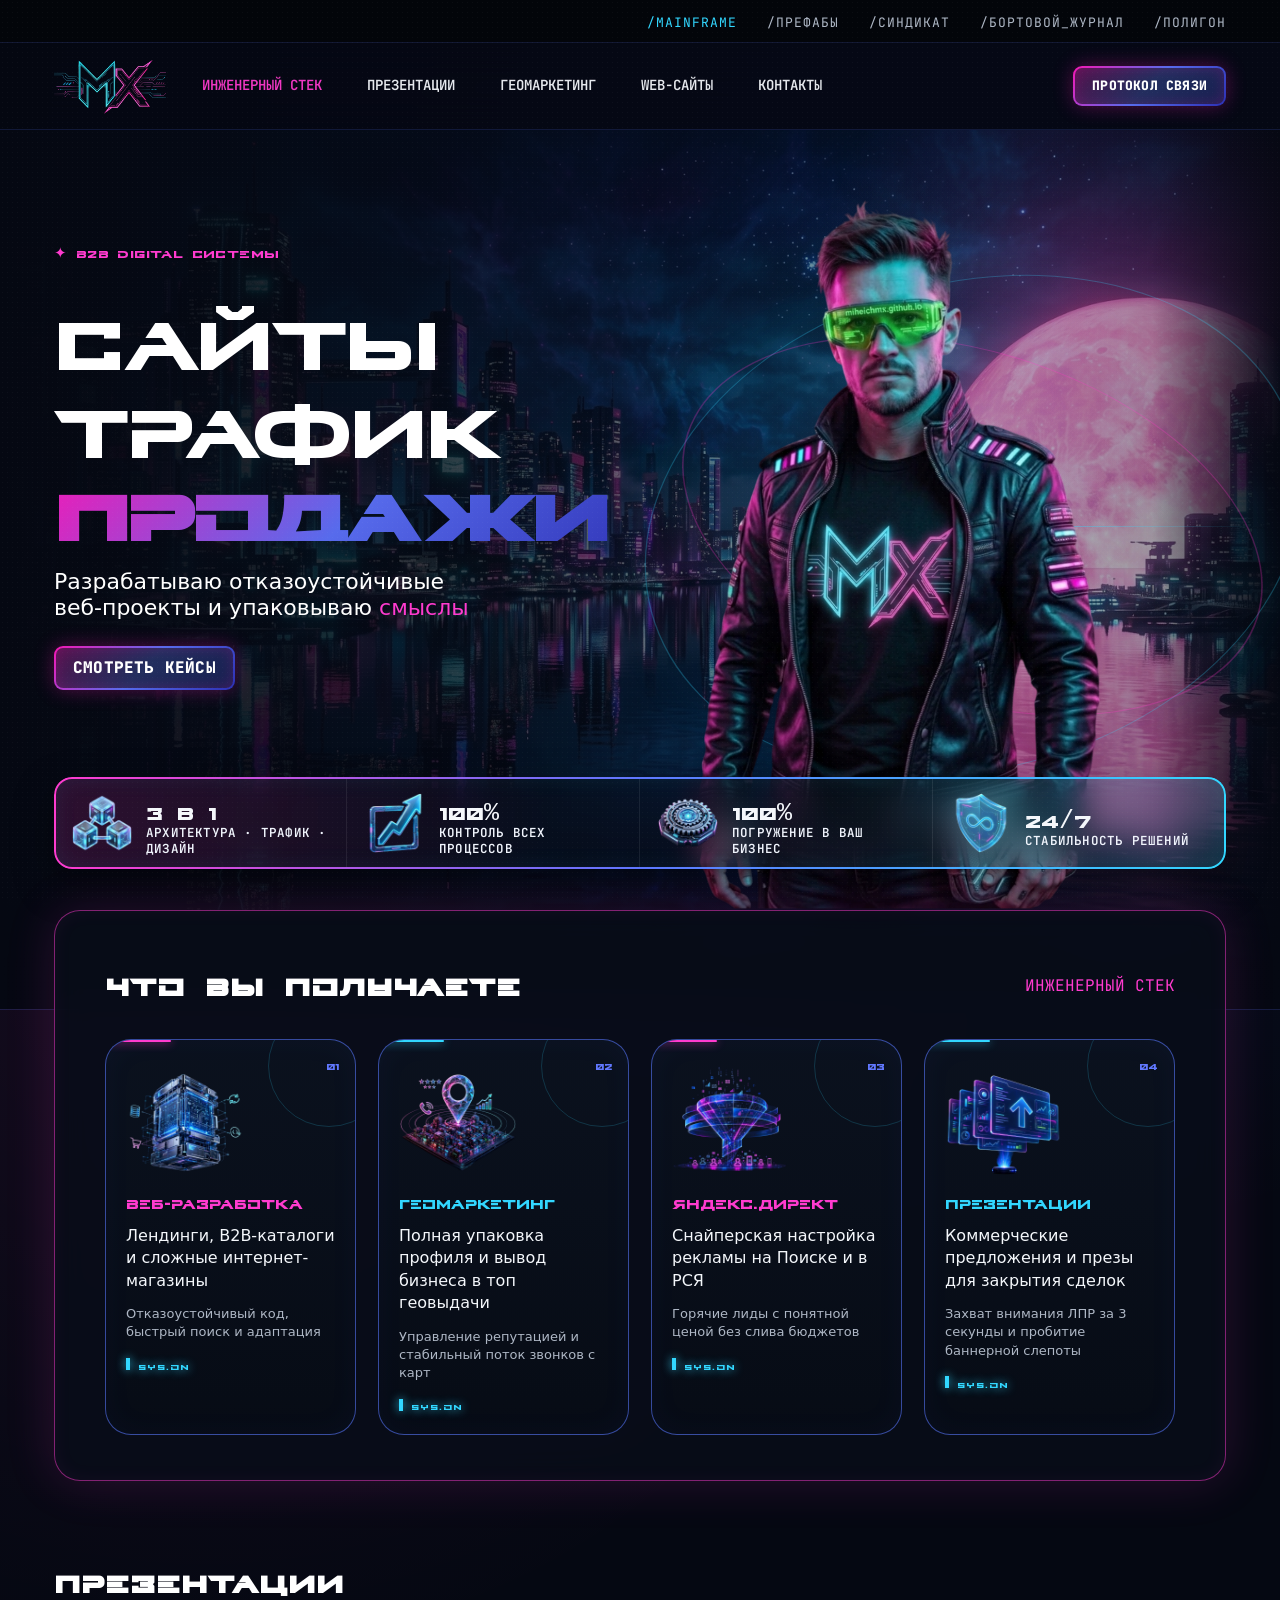
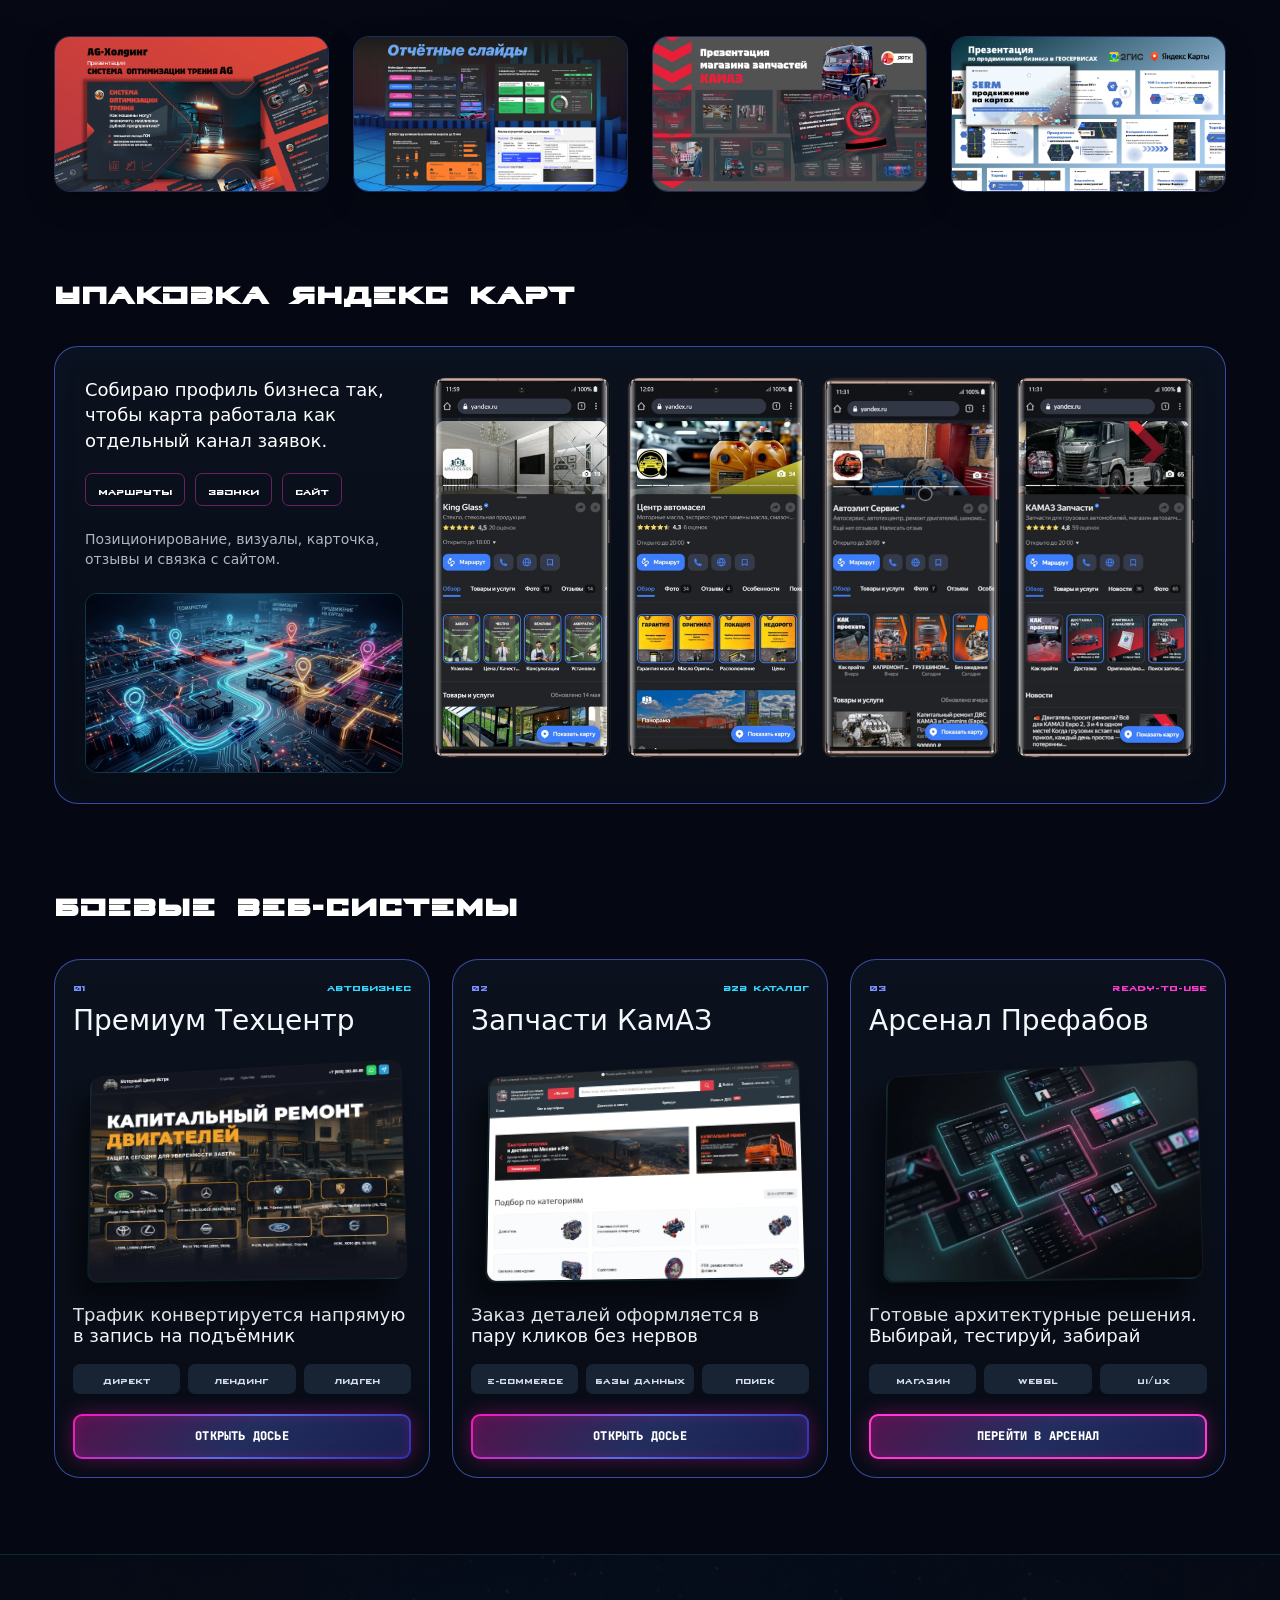
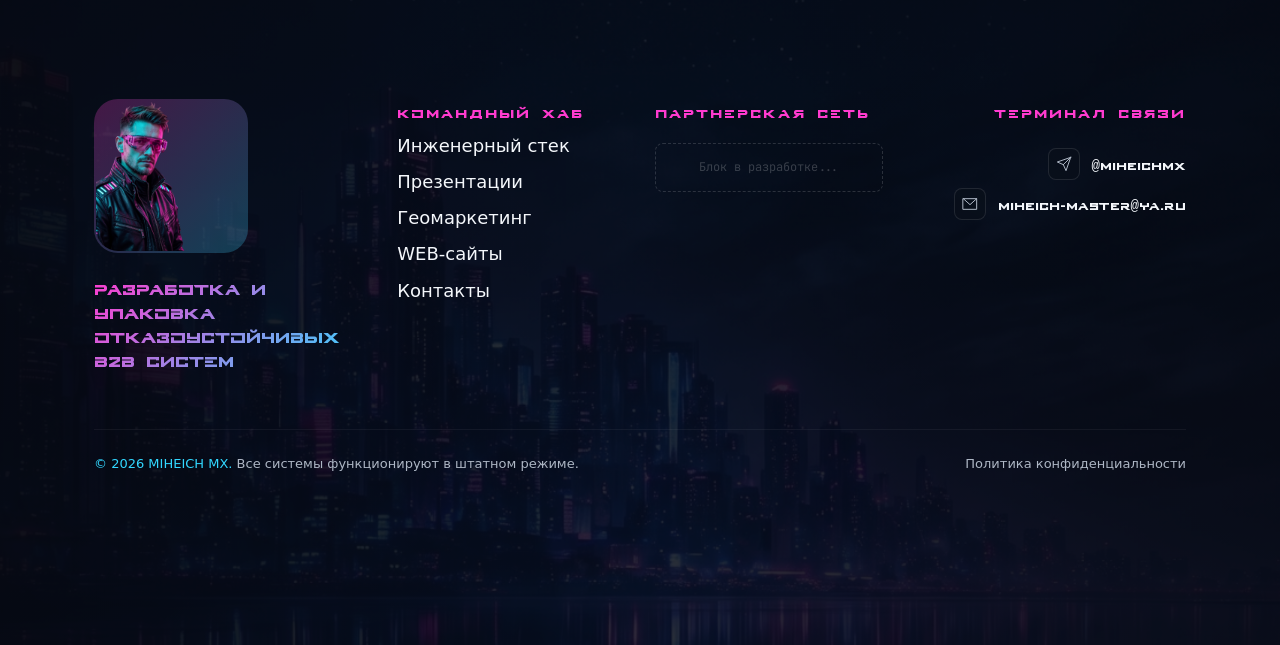
==== commit 7ebaf437: "Update index.html" ====
--- a/index.html
+++ b/index.html
@@ -1,6 +1,18 @@
 <!doctype html>
 <html lang="ru">
 <head>
+  <!-- Open Graph / Превью для соцсетей и мессенджеров -->
+<meta property="og:type" content="website">
+<meta property="og:url" content="https://miheichmx.github.io/">
+<meta property="og:title" content="MIHEICH MX | Digital-инженерия">
+<meta property="og:description" content="Веб-разработка, B2B-каталоги, локальное SEO и снайперский Яндекс.Директ. Технологичные решения для бизнеса. SYS.ON">
+<meta property="og:image" content="https://miheichmx.github.io/assets/preview-cover.jpg">
+
+<!-- Twitter / Telegram (для широких баннеров) -->
+<meta name="twitter:card" content="summary_large_image">
+<meta name="twitter:title" content="MIHEICH MX | Digital-инженерия">
+<meta name="twitter:description" content="Веб-разработка, локальное SEO и снайперский Яндекс.Директ.">
+<meta name="twitter:image" content="https://miheichmx.github.io/assets/preview-cover.webp">
   <meta charset="utf-8">
   <meta name="viewport" content="width=device-width, initial-scale=1">
   <meta name="theme-color" content="#070a12">
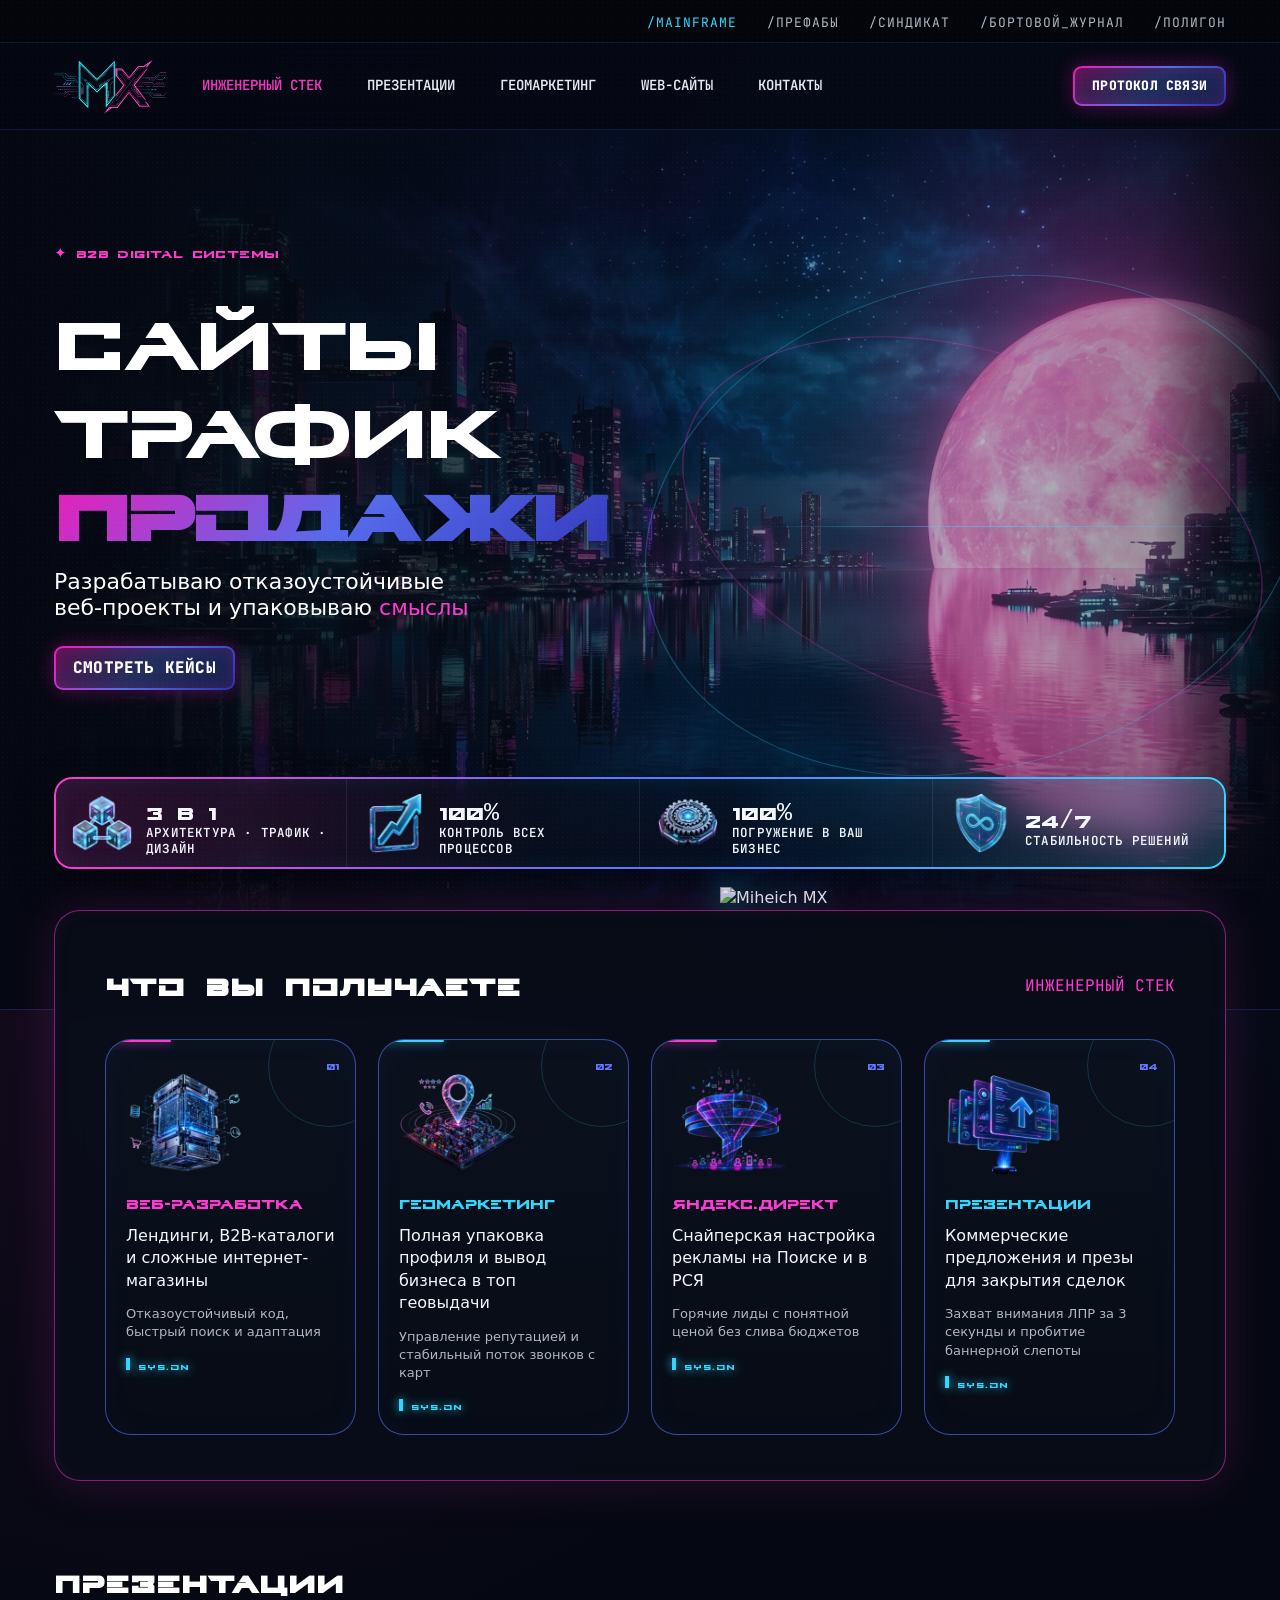
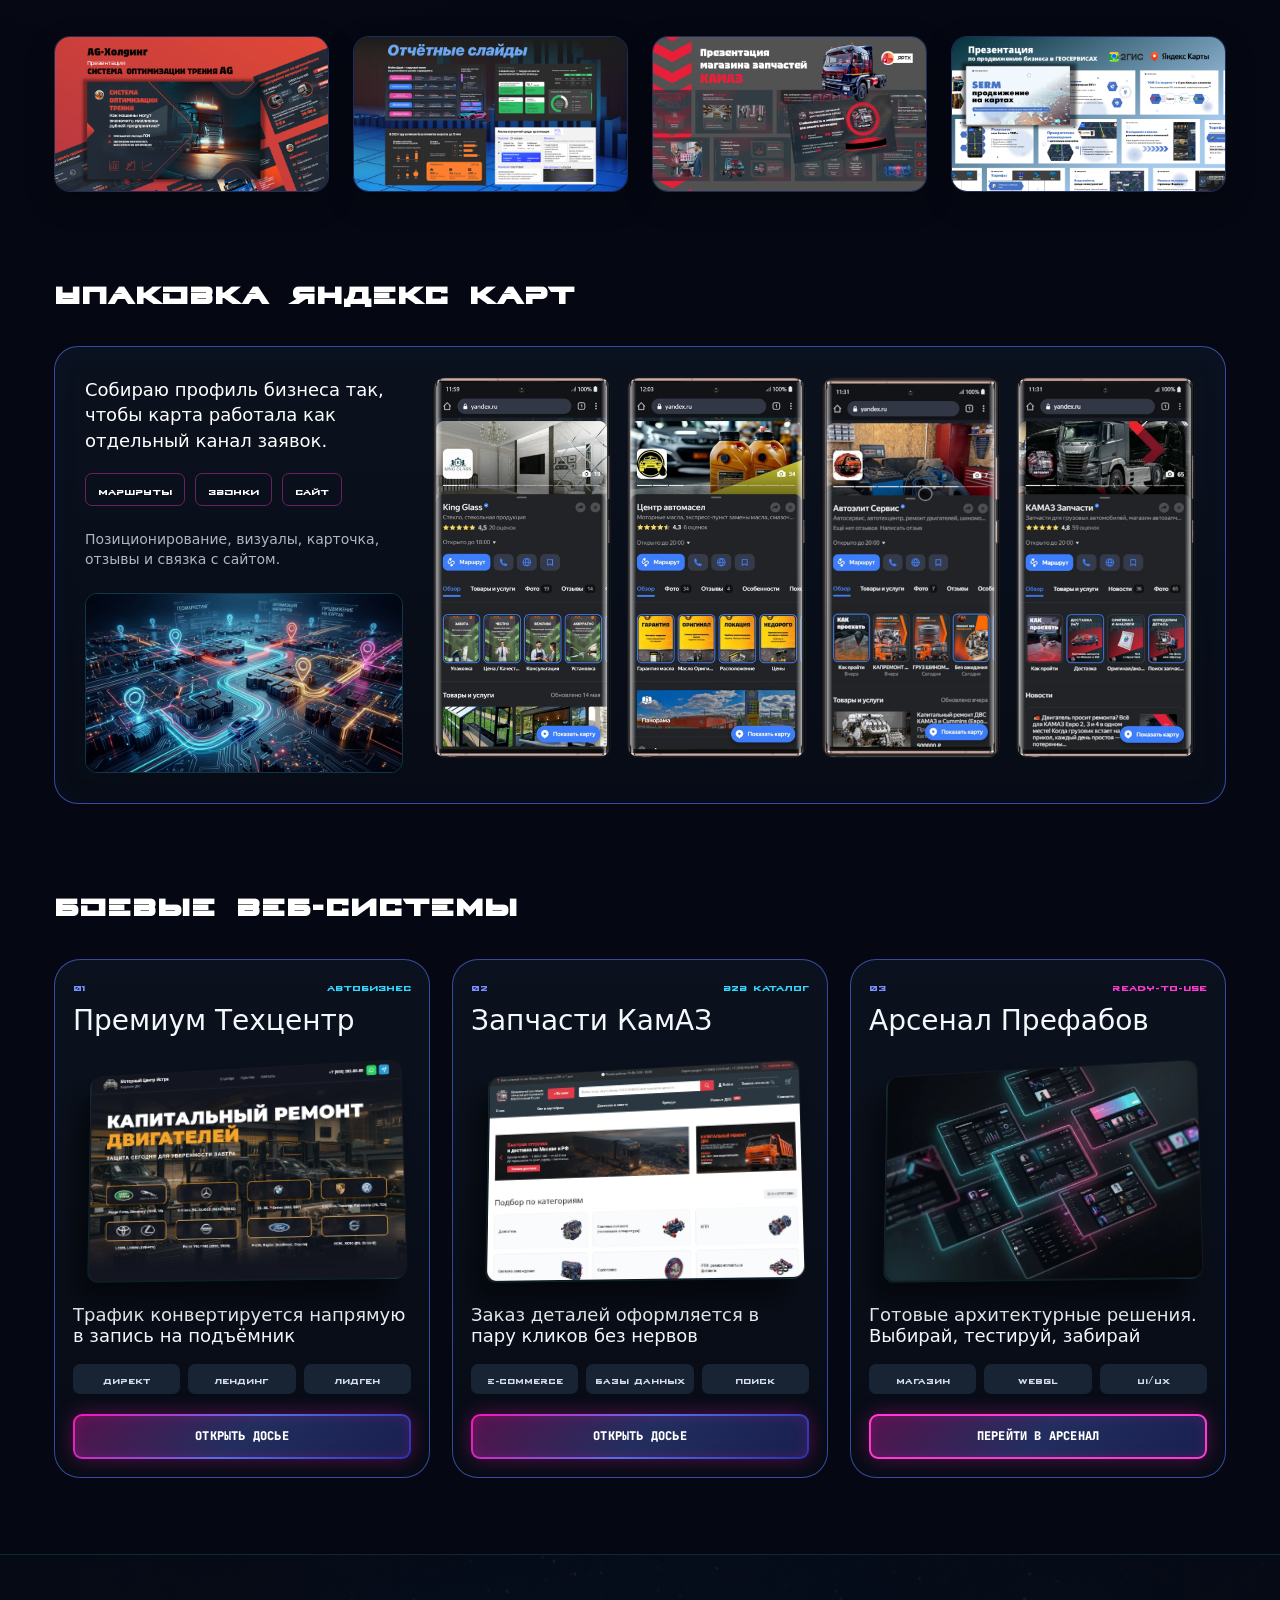
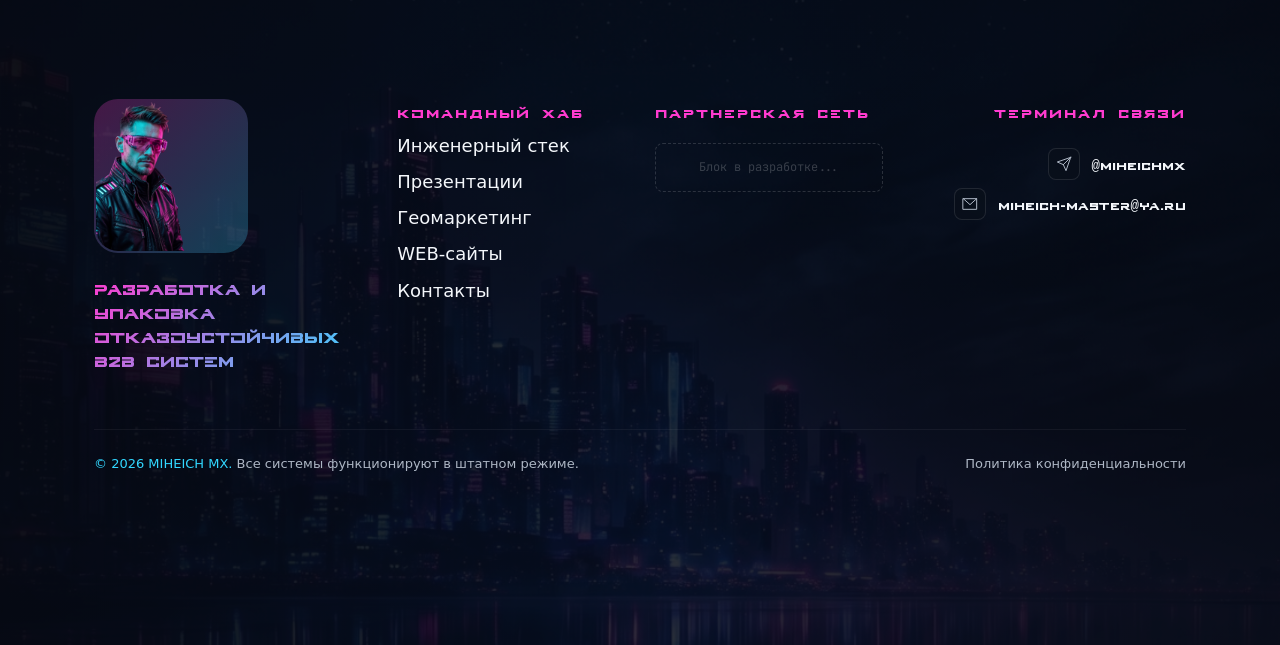
==== commit fb2d02ed: "Update index.html" ====
--- a/index.html
+++ b/index.html
@@ -12,7 +12,7 @@
 <meta name="twitter:card" content="summary_large_image">
 <meta name="twitter:title" content="MIHEICH MX | Digital-инженерия">
 <meta name="twitter:description" content="Веб-разработка, локальное SEO и снайперский Яндекс.Директ.">
-<meta name="twitter:image" content="https://miheichmx.github.io/assets/preview-cover.webp">
+<meta name="twitter:image" content="https://miheichmx.github.io/assets/preview-cover.jpg">
   <meta charset="utf-8">
   <meta name="viewport" content="width=device-width, initial-scale=1">
   <meta name="theme-color" content="#070a12">
@@ -77,7 +77,7 @@
       </div>
 <!-- НОВЫЙ БЛОК АВАТАРА -->
       <div class="hero-avatar">
-        <img src="assets/avatar/social_media_avatar.webp" alt="MIHEICH">
+        <img src="assets/social_media_avatar.webp" alt="Miheich MX" class="cyber-avatar">
       </div>
       <div class="metrics">
         <article class="metric">
--- a/styles.css
+++ b/styles.css
@@ -889,3 +889,17 @@
   height: 100%;
   background: #fff; /* Если префаб долго грузится, не будет черной дыры */
 }
+
+.cyber-avatar {
+    max-width: 400px; /* Размер подгонишь по месту */
+    display: block;
+    margin: 0 auto;
+    animation: float 4s ease-in-out infinite;
+    filter: drop-shadow(0 0 15px rgba(0, 255, 255, 0.6)); /* Циановое свечение контура */
+}
+
+@keyframes float {
+    0% { transform: translateY(0px); }
+    50% { transform: translateY(-15px); }
+    100% { transform: translateY(0px); }
+}
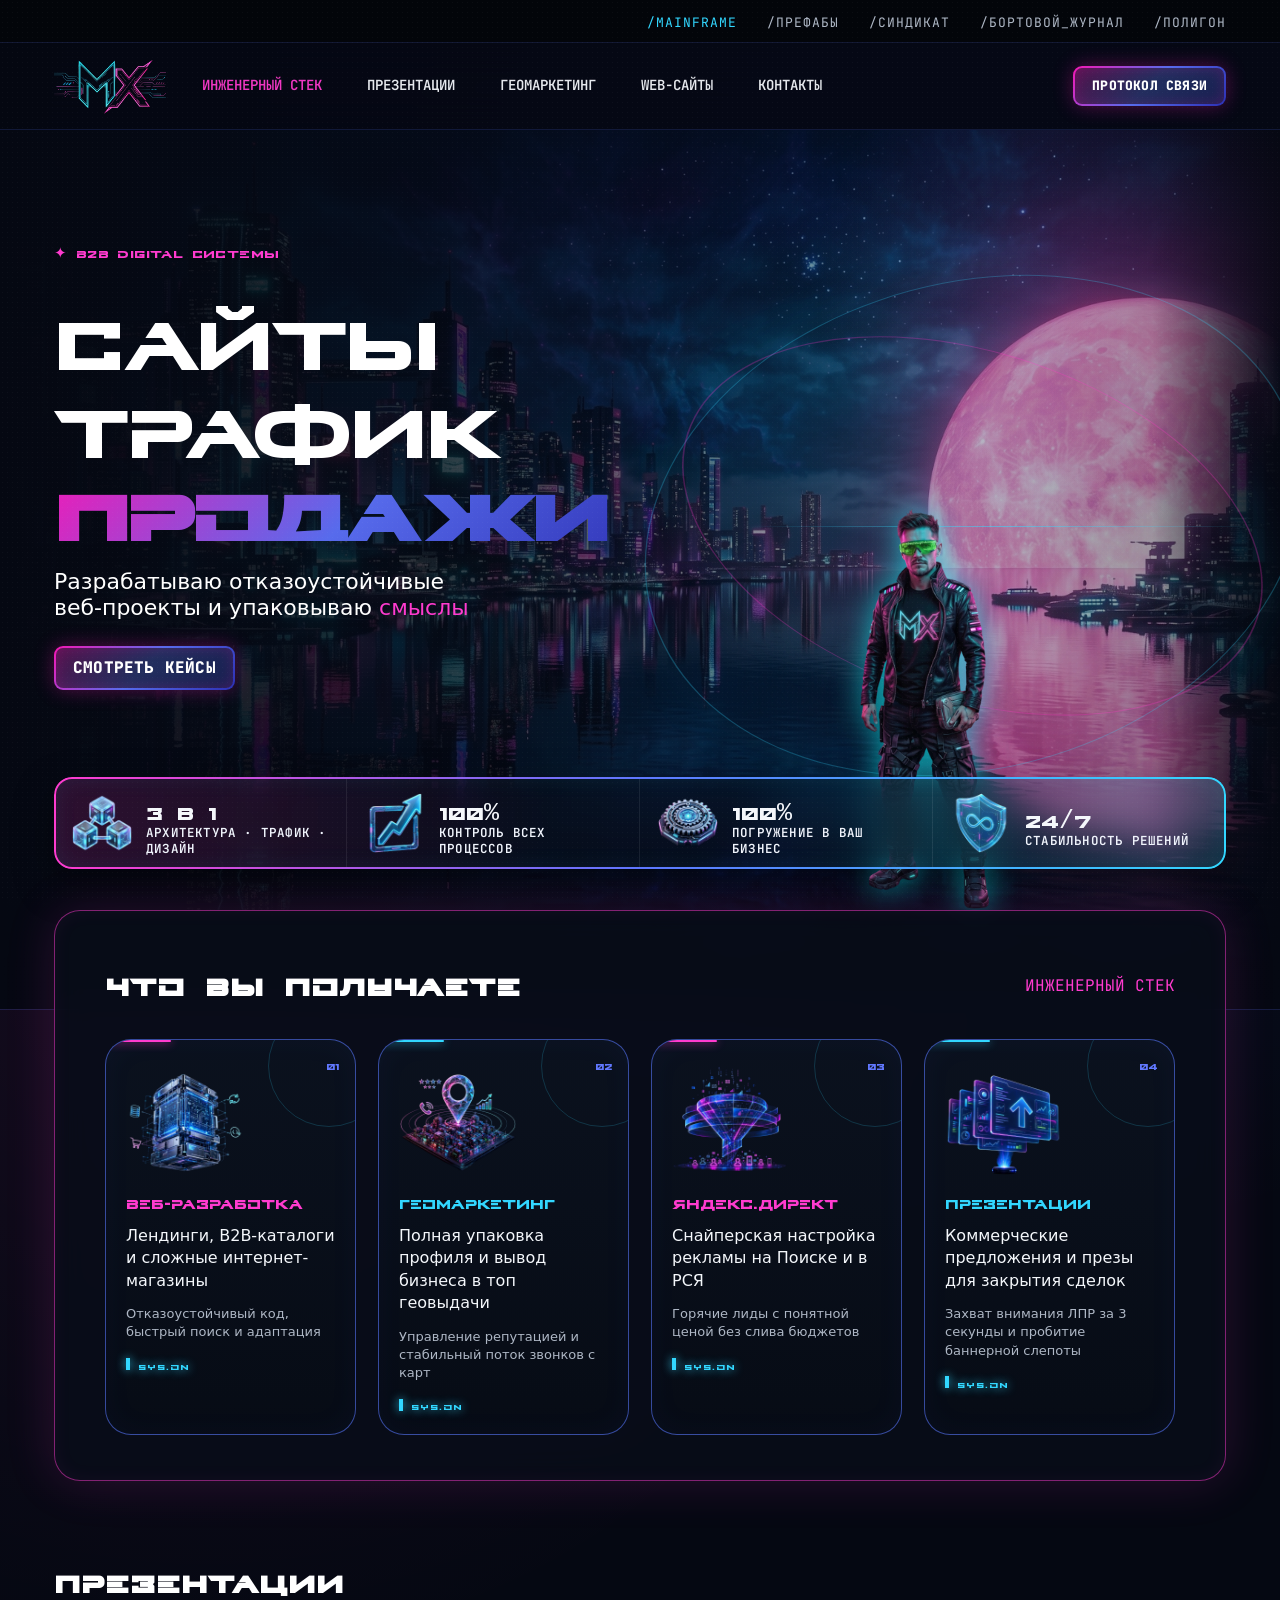
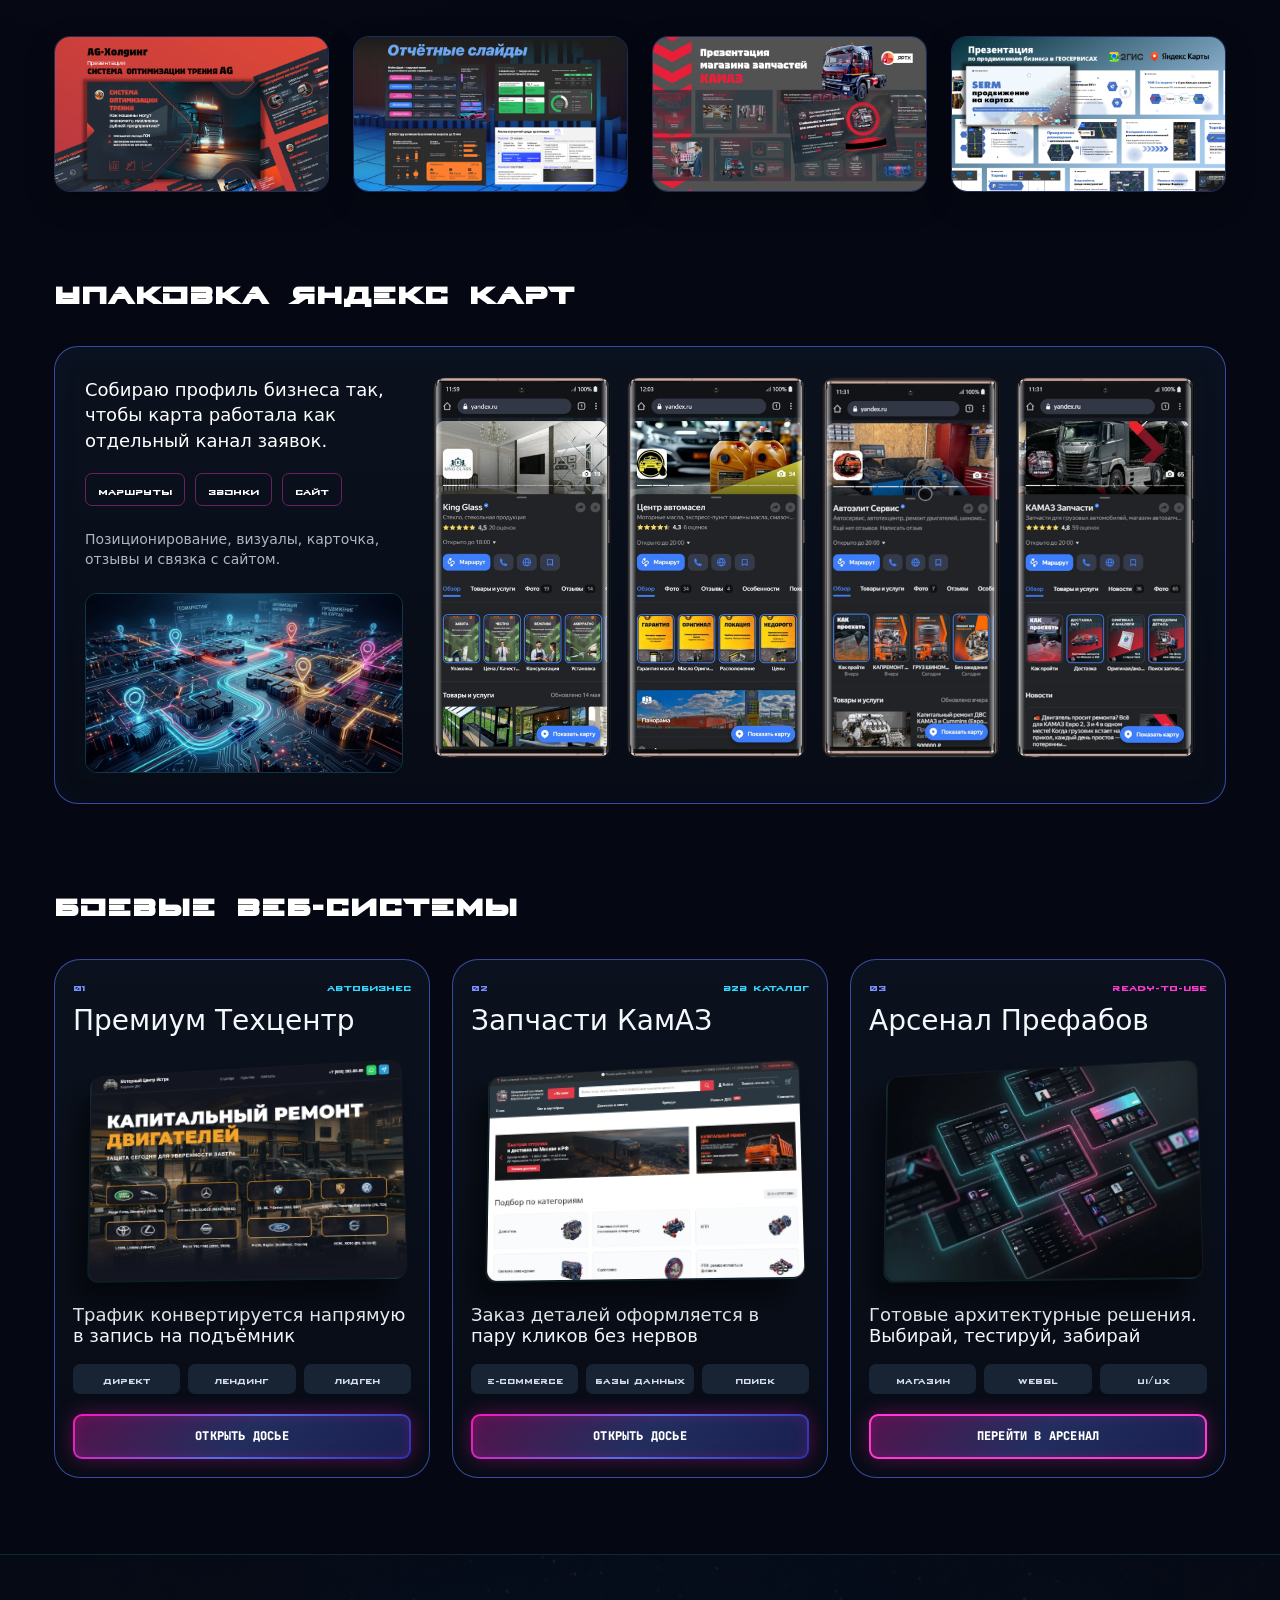
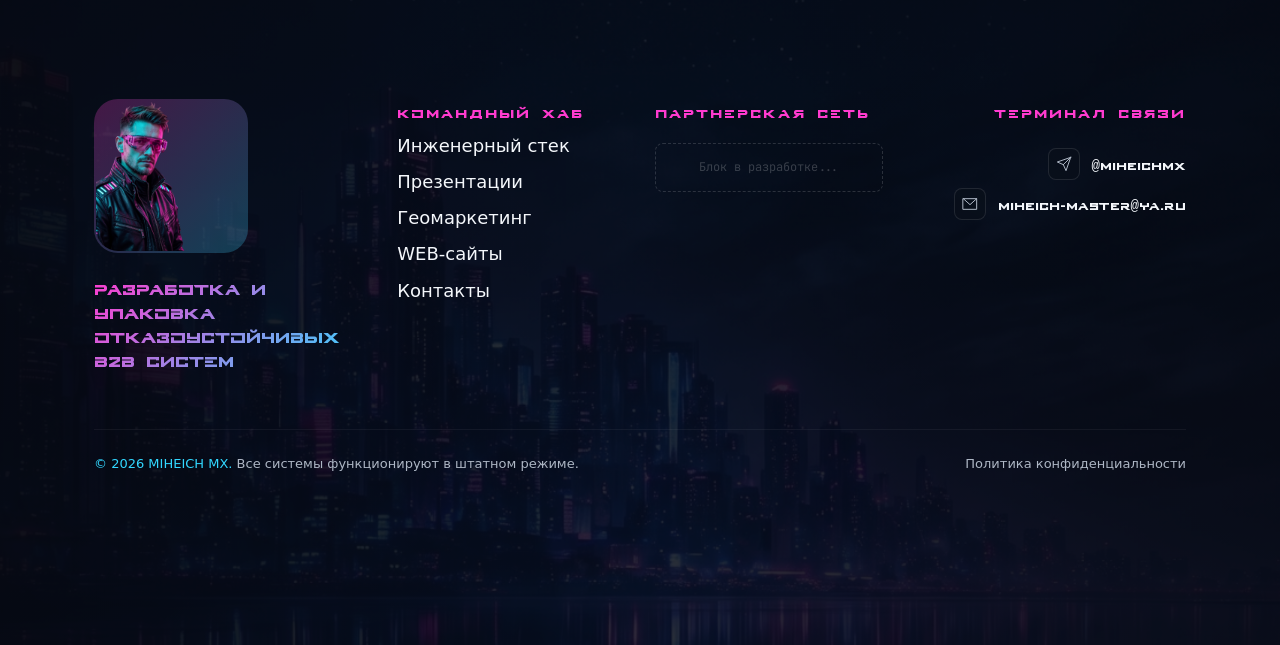
==== commit dcb48e1a: "Update index.html" ====
--- a/index.html
+++ b/index.html
@@ -77,7 +77,7 @@
       </div>
 <!-- НОВЫЙ БЛОК АВАТАРА -->
       <div class="hero-avatar">
-        <img src="assets/social_media_avatar.webp" alt="Miheich MX" class="cyber-avatar">
+        <img src="assets/avatar/social_media_avatar.webp" alt="Miheich MX" class="cyber-avatar">
       </div>
       <div class="metrics">
         <article class="metric">
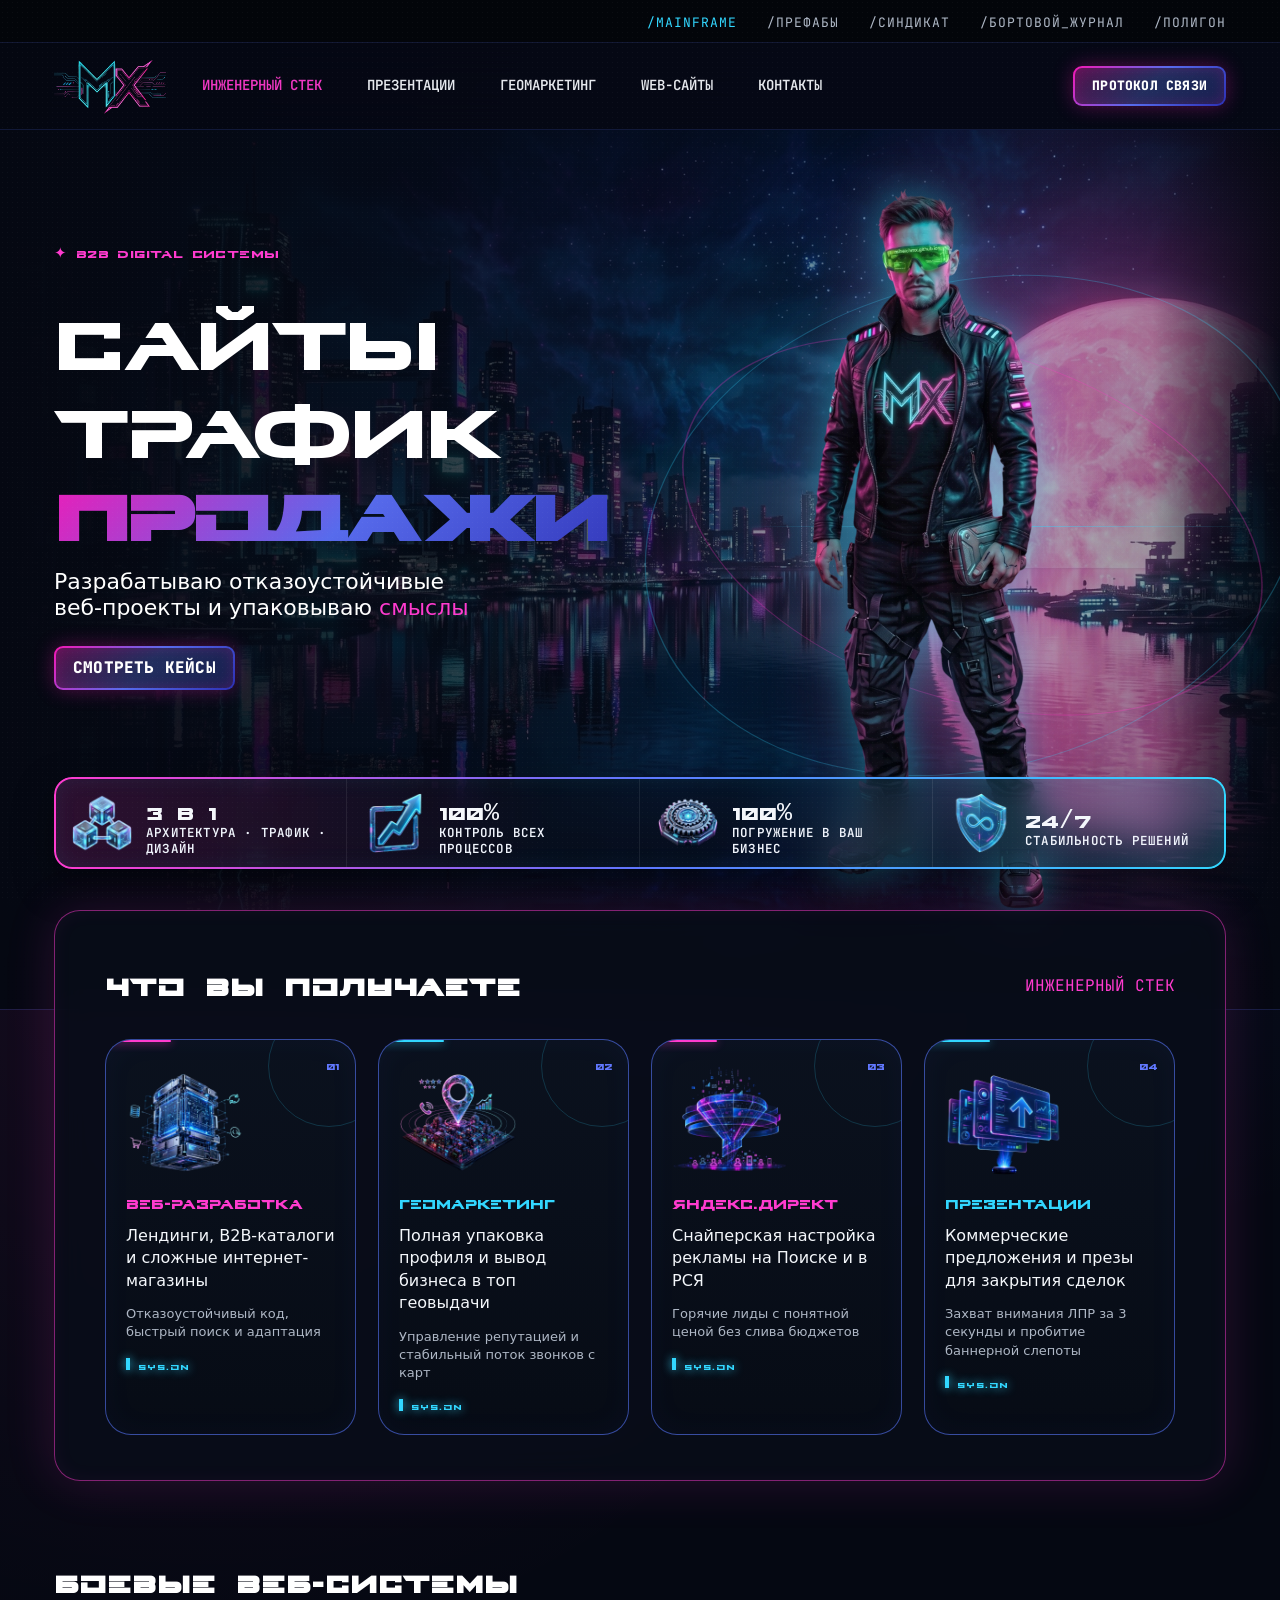
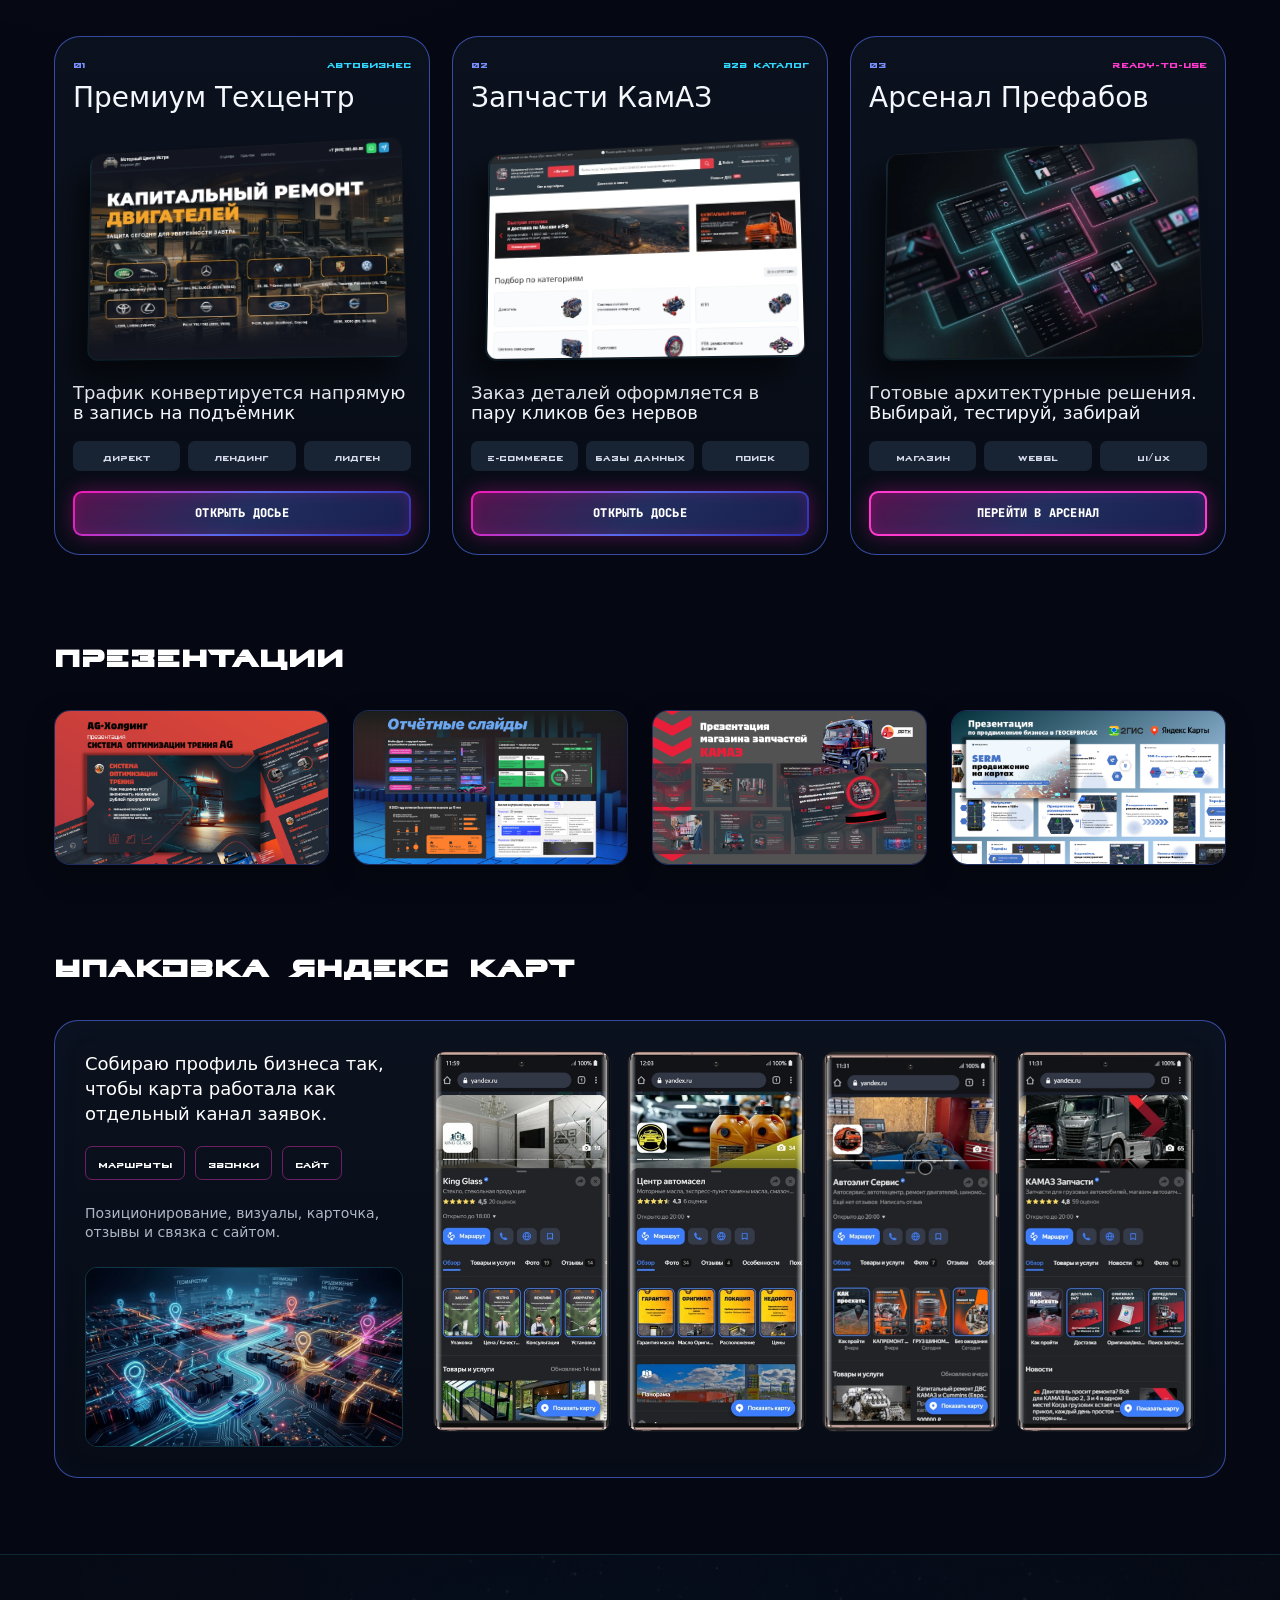
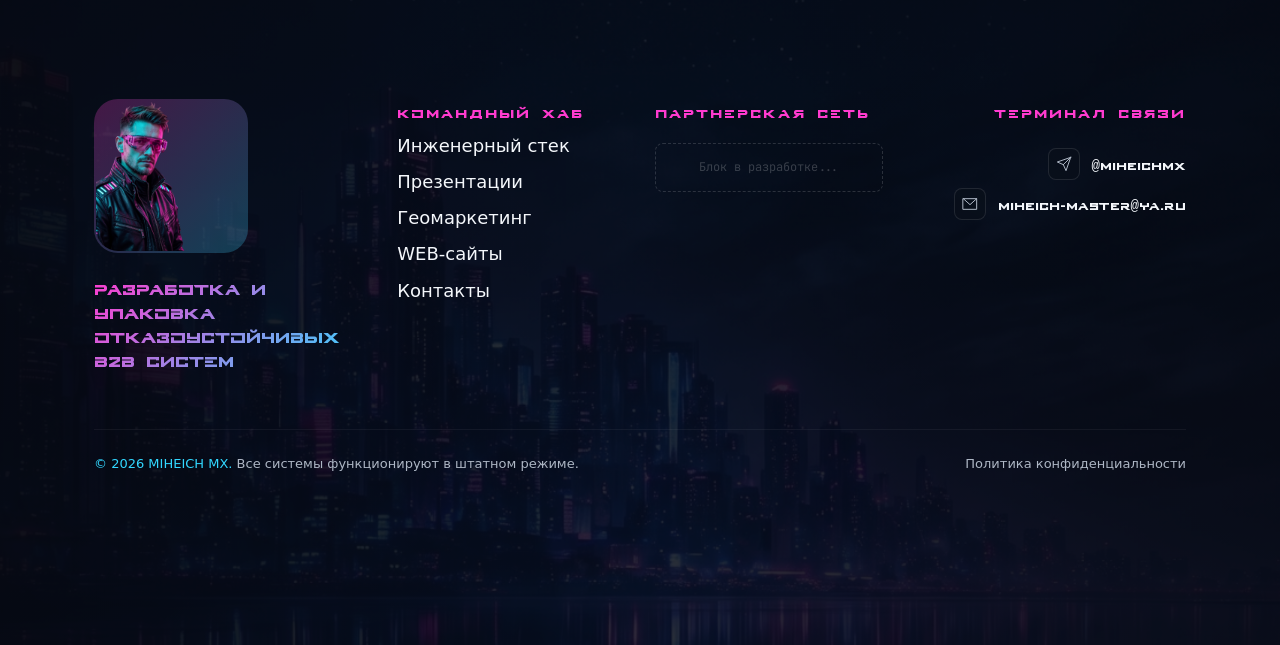
==== commit e51922d0: "Update index.html" ====
--- a/index.html
+++ b/index.html
@@ -5,7 +5,7 @@
 <meta property="og:type" content="website">
 <meta property="og:url" content="https://miheichmx.github.io/">
 <meta property="og:title" content="MIHEICH MX | Digital-инженерия">
-<meta property="og:description" content="Веб-разработка, B2B-каталоги, локальное SEO и снайперский Яндекс.Директ. Технологичные решения для бизнеса. SYS.ON">
+<meta property="og:description" content="Веб-разработка, B2B-каталоги, локальное SEO и снайперский Яндекс.Директ. Технологичные решения для бизнеса. SYS.ON"> 
 <meta property="og:image" content="https://miheichmx.github.io/assets/preview-cover.jpg">
 
 <!-- Twitter / Telegram (для широких баннеров) -->
@@ -159,6 +159,54 @@
       </div>
     </section>
 
+    <!-- 2. БОЕВЫЕ ВЕБ-СИСТЕМЫ (Перенесли сюда!) -->
+<section class="systems section-shell" id="web">
+      <div class="section-title-row">
+        <div>
+          <h2 class="title-terminator">БОЕВЫЕ <span>ВЕБ-СИСТЕМЫ</span></h2>
+        </div>
+      </div>
+
+      <div class="system-grid">
+        <!-- КЕЙС 1: ТЕХЦЕНТР КОЛЯНА -->
+        <article class="system-card">
+          <div class="system-top"><span>01</span><span style="color: var(--cyan);">Автобизнес</span></div>
+          <h3>Премиум Техцентр</h3>
+          <div class="perspective-img">
+            <img src="assets/systems/web_system_dizelkof.webp" alt="Премиум Техцентр">
+          </div>
+          <p>Трафик конвертируется напрямую в запись на подъёмник</p>
+          <div class="chips" style="margin-bottom: 20px;"><span>Директ</span><span>Лендинг</span><span>Лидген</span></div>
+          <a href="polygon.html#techcenter" class="ghost-btn" style="display: block; width: 100%; text-align: center; text-decoration: none; font-size: 12px; padding: 12px;">ОТКРЫТЬ ДОСЬЕ</a>
+        </article>
+
+        <!-- КЕЙС 2: AVTOELIT -->
+        <article class="system-card">
+          <div class="system-top"><span>02</span><span style="color: var(--cyan);">B2B Каталог</span></div>
+          <h3>Запчасти КамАЗ</h3>
+          <div class="perspective-img">
+            <img src="assets/systems/web_system_avtoelit.webp" alt="Каталог запчастей КамАЗ">
+          </div>
+          <p>Заказ деталей оформляется в пару кликов без нервов</p>
+          <div class="chips" style="margin-bottom: 20px;"><span>E-commerce</span><span>Базы данных</span><span>Поиск</span></div>
+          <a href="polygon.html#avtoelit" class="ghost-btn" style="display: block; width: 100%; text-align: center; text-decoration: none; font-size: 12px; padding: 12px;">ОТКРЫТЬ ДОСЬЕ</a>
+        </article>
+
+        <!-- БЛОК 3: ПРЕФАБЫ (ВМЕСТО АДДИТИВОВ) -->
+        <article class="system-card">
+          <div class="system-top"><span>03</span><span style="color: var(--pink);">Ready-to-use</span></div>
+          <h3>Арсенал Префабов</h3>
+          <div class="perspective-img">
+            <!-- Закинь сюда красивый скриншот магазина префабов (или голограмму) -->
+            <img src="assets/systems/web_system_prefabs.webp" alt="Магазин Префабов">
+          </div>
+          <p>Готовые архитектурные решения. Выбирай, тестируй, забирай</p>
+          <div class="chips" style="margin-bottom: 20px;"><span>Магазин</span><span>WebGL</span><span>UI/UX</span></div>
+          <a href="prefabs.html" class="ghost-btn" style="display: block; width: 100%; text-align: center; text-decoration: none; font-size: 12px; padding: 12px; border-color: var(--pink);">ПЕРЕЙТИ В АРСЕНАЛ</a>
+        </article>
+      </div>
+    </section>
+    
     <!-- ОБЩИЙ КОНТЕЙНЕР ДЛЯ ДВУХ КОЛОНОК -->
     <!-- ПРЕЗЕНТАЦИИ (Без лишних оберток) -->
     <section class="cases section-shell" id="presentations">
@@ -210,54 +258,6 @@
       </div>
     </section>
     
-
-<section class="systems section-shell" id="web">
-      <div class="section-title-row">
-        <div>
-          <h2 class="title-terminator">БОЕВЫЕ <span>ВЕБ-СИСТЕМЫ</span></h2>
-        </div>
-      </div>
-
-      <div class="system-grid">
-        <!-- КЕЙС 1: ТЕХЦЕНТР КОЛЯНА -->
-        <article class="system-card">
-          <div class="system-top"><span>01</span><span style="color: var(--cyan);">Автобизнес</span></div>
-          <h3>Премиум Техцентр</h3>
-          <div class="perspective-img">
-            <img src="assets/systems/web_system_dizelkof.webp" alt="Премиум Техцентр">
-          </div>
-          <p>Трафик конвертируется напрямую в запись на подъёмник</p>
-          <div class="chips" style="margin-bottom: 20px;"><span>Директ</span><span>Лендинг</span><span>Лидген</span></div>
-          <a href="polygon.html#techcenter" class="ghost-btn" style="display: block; width: 100%; text-align: center; text-decoration: none; font-size: 12px; padding: 12px;">ОТКРЫТЬ ДОСЬЕ</a>
-        </article>
-
-        <!-- КЕЙС 2: AVTOELIT -->
-        <article class="system-card">
-          <div class="system-top"><span>02</span><span style="color: var(--cyan);">B2B Каталог</span></div>
-          <h3>Запчасти КамАЗ</h3>
-          <div class="perspective-img">
-            <img src="assets/systems/web_system_avtoelit.webp" alt="Каталог запчастей КамАЗ">
-          </div>
-          <p>Заказ деталей оформляется в пару кликов без нервов</p>
-          <div class="chips" style="margin-bottom: 20px;"><span>E-commerce</span><span>Базы данных</span><span>Поиск</span></div>
-          <a href="polygon.html#avtoelit" class="ghost-btn" style="display: block; width: 100%; text-align: center; text-decoration: none; font-size: 12px; padding: 12px;">ОТКРЫТЬ ДОСЬЕ</a>
-        </article>
-
-        <!-- БЛОК 3: ПРЕФАБЫ (ВМЕСТО АДДИТИВОВ) -->
-        <article class="system-card">
-          <div class="system-top"><span>03</span><span style="color: var(--pink);">Ready-to-use</span></div>
-          <h3>Арсенал Префабов</h3>
-          <div class="perspective-img">
-            <!-- Закинь сюда красивый скриншот магазина префабов (или голограмму) -->
-            <img src="assets/systems/web_system_prefabs.webp" alt="Магазин Префабов">
-          </div>
-          <p>Готовые архитектурные решения. Выбирай, тестируй, забирай</p>
-          <div class="chips" style="margin-bottom: 20px;"><span>Магазин</span><span>WebGL</span><span>UI/UX</span></div>
-          <a href="prefabs.html" class="ghost-btn" style="display: block; width: 100%; text-align: center; text-decoration: none; font-size: 12px; padding: 12px; border-color: var(--pink);">ПЕРЕЙТИ В АРСЕНАЛ</a>
-        </article>
-      </div>
-    </section>
-
     </main> <!-- ЗАКРЫВАЕМ MAIN ЗДЕСЬ, ДО ФУТЕРА -->
 
   <!-- ТЕРМИНАЛ СВЯЗИ (ФУТЕР НА ВСЮ ШИРИНУ) -->
--- a/styles.css
+++ b/styles.css
@@ -891,11 +891,12 @@
 }
 
 .cyber-avatar {
-    max-width: 400px; /* Размер подгонишь по месту */
-    display: block;
-    margin: 0 auto;
+    width: 130%; /* Принудительно вылезаем за рамки узкой колонки */
+    height: auto;
+    object-fit: contain;
     animation: float 4s ease-in-out infinite;
-    filter: drop-shadow(0 0 15px rgba(0, 255, 255, 0.6)); /* Циановое свечение контура */
+    filter: drop-shadow(0 0 20px rgba(0, 255, 255, 0.4)) 
+            drop-shadow(0 0 40px rgba(255, 0, 128, 0.2)); 
 }
 
 @keyframes float {
@@ -903,3 +904,17 @@
     50% { transform: translateY(-15px); }
     100% { transform: translateY(0px); }
 }
+
+.hero-avatar {
+    position: absolute;
+    right: 0; /* Прижимаем вправо */
+    bottom: 100px; /* Сдвигаем вниз */
+    width: 65%;
+    max-width: 720px;
+    z-index: 2; /* У плашки метрик z-index: 4, поэтому ноги аккуратно уйдут за неё */
+    pointer-events: none;
+}
+
+
+
+
